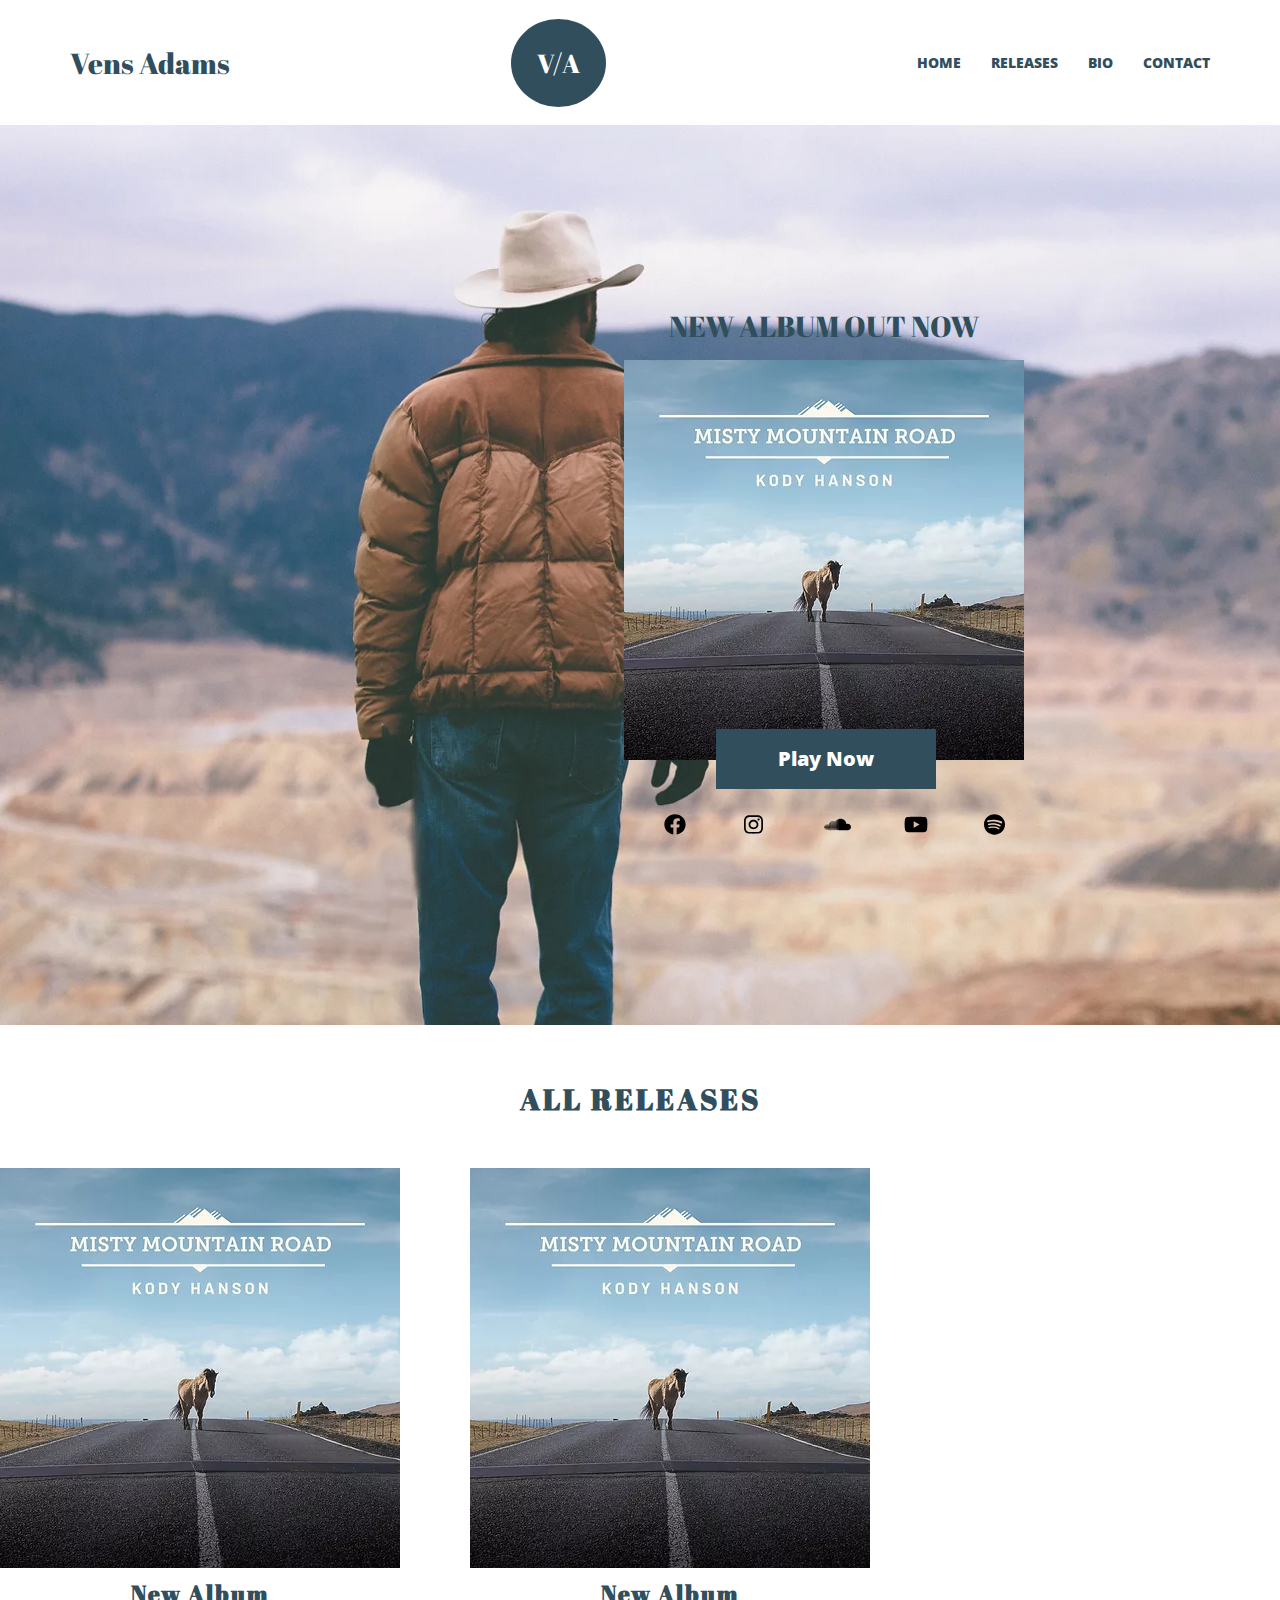
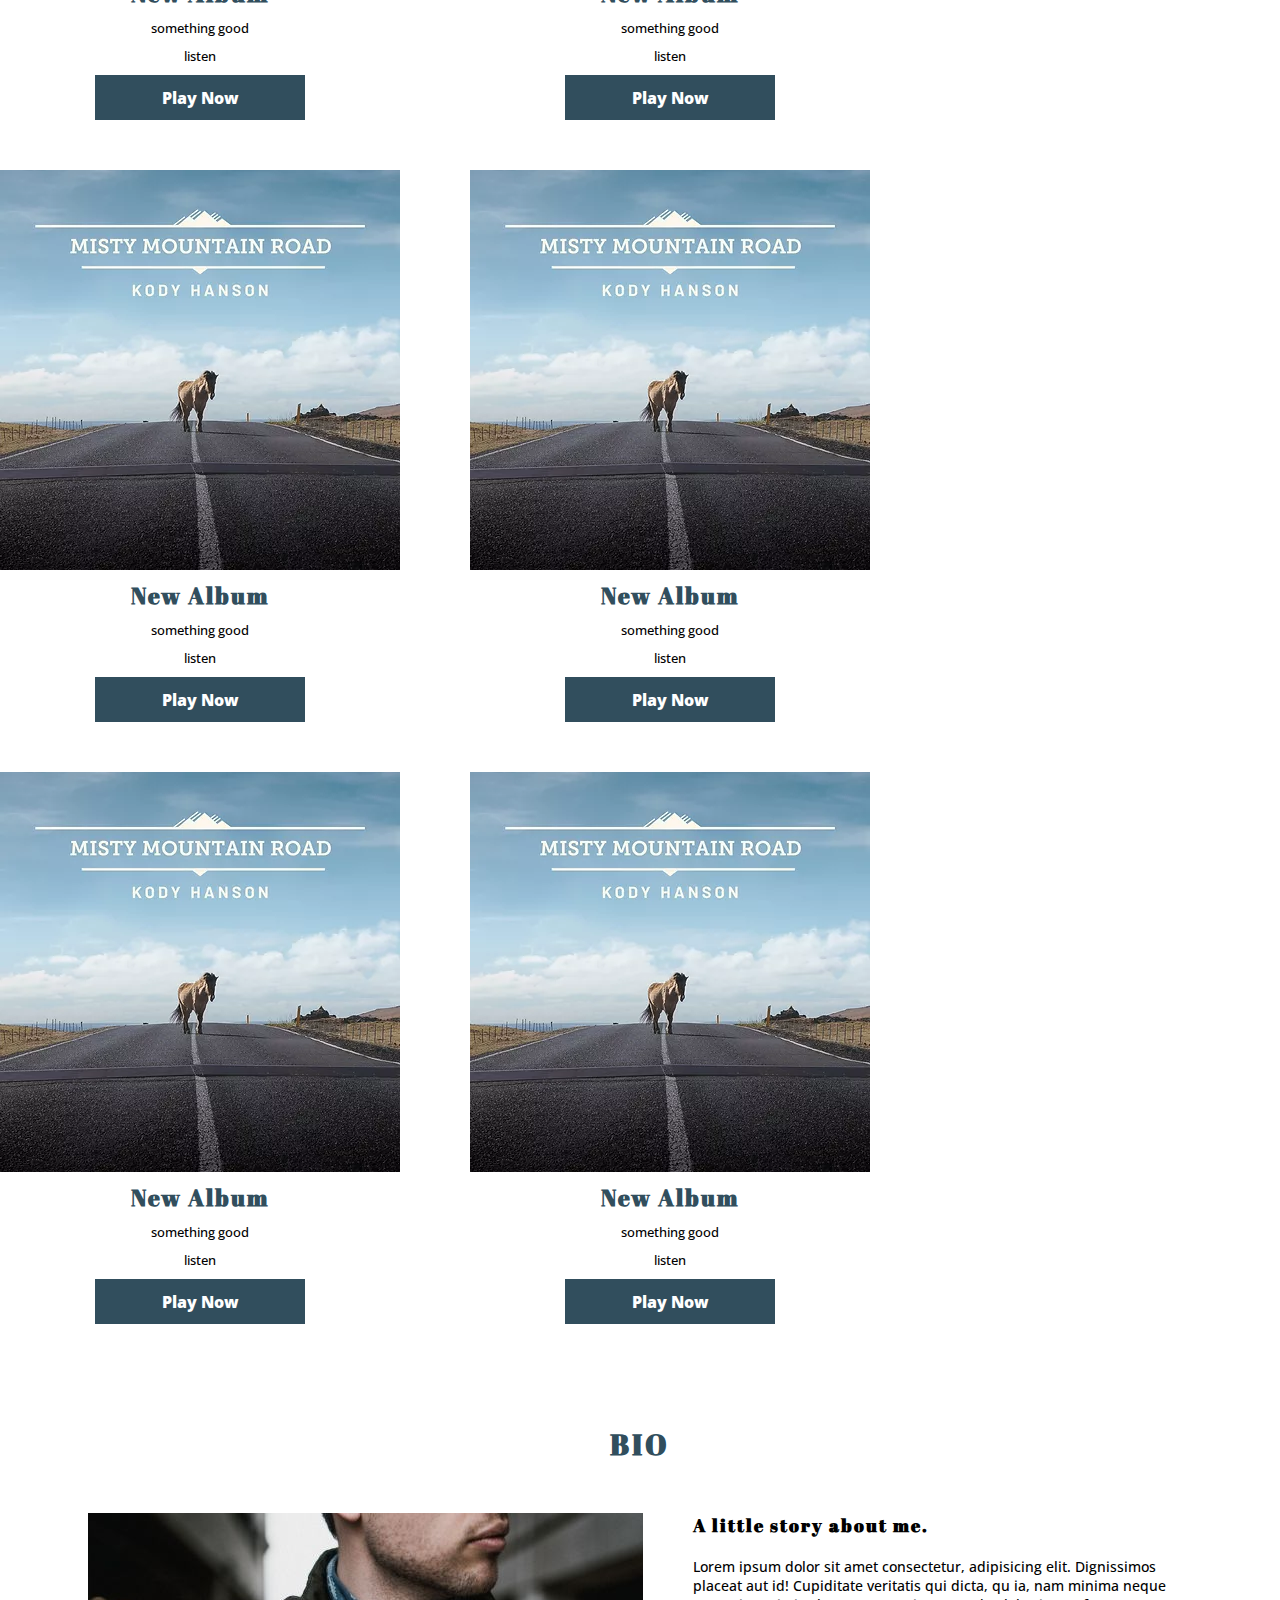
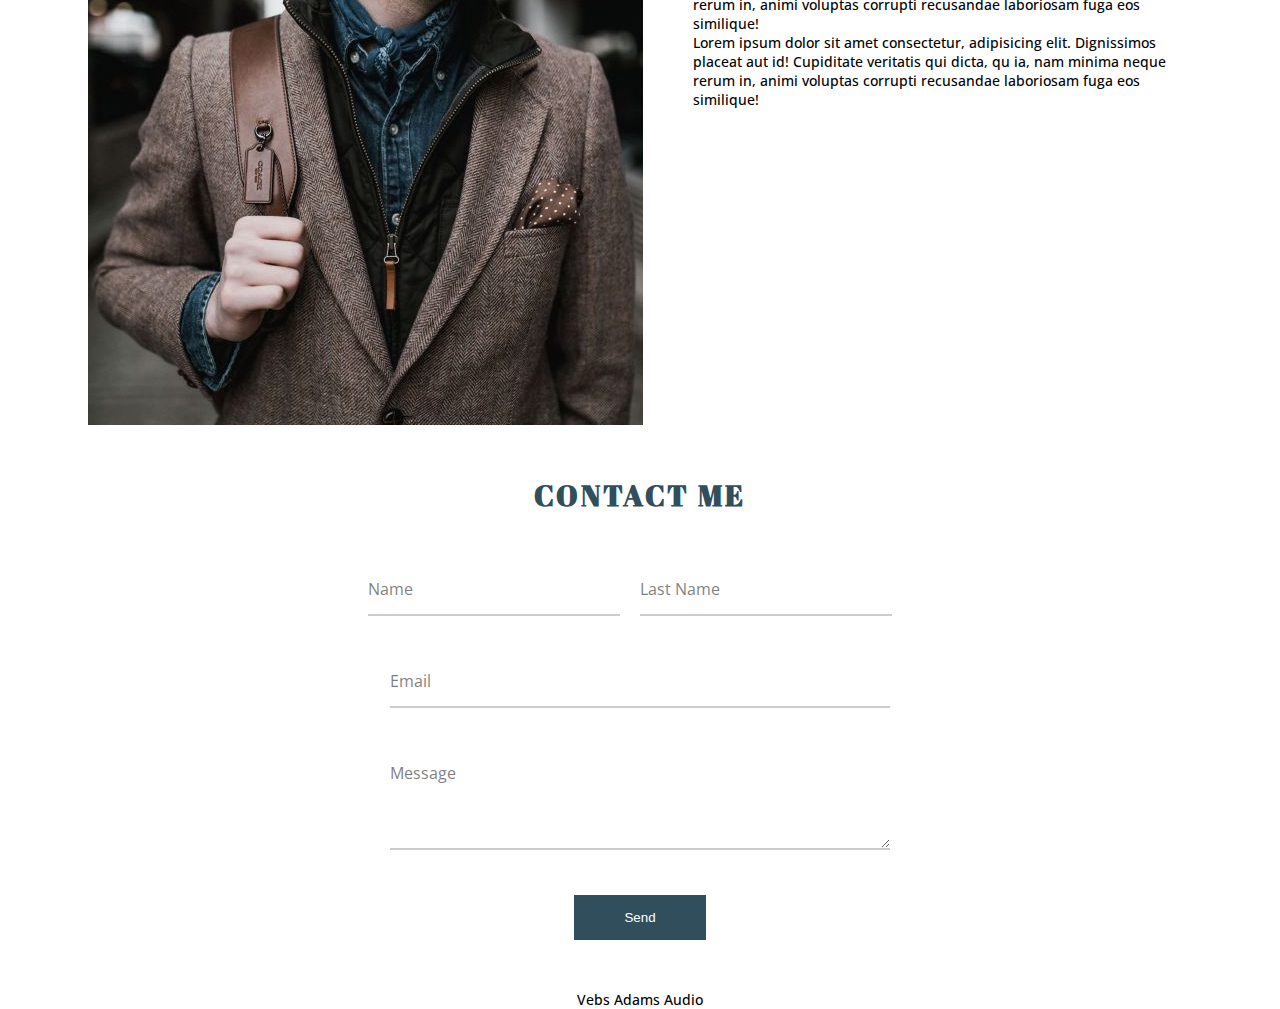
==== index.html @ 7a8699b9 "add-listen-page" ====
<!DOCTYPE html>
<html lang="en">
<head>
    <meta charset="UTF-8">
    <meta http-equiv="X-UA-Compatible" content="IE=edge">
    <meta name="viewport" content="width=device-width, initial-scale=1.0">
    <meta name="description" content="portfoli">
    <meta name="keywords" content="portfolio, personal, corporate, business">

    <title>vens-adams-portfolio</title>

    <link rel="stylesheet" href="./css/normalaize.css">
    <link rel="stylesheet" href="./css/style.css">
</head>
<body>
    <header>
        <div class="portfolio-name">Vens Adams</div>
        <div class="logo">V/A</div>
        <div class="menu">
            <ul class="menu-items">
                <li>HOME</li>
                <li>RELEASES</li>
                <li>BIO</li>
                <li>CONTACT</li>
            </ul>
        </div>
    </header>

    <main>
        <div class="header-background">
            <img src="./imgs//header-img.jpg" alt="">
            <div class="new-album">
                <div class="title">NEW ALBUM OUT NOW</div>
                <div class="album-img">
                    <img src="./imgs/header-album.jpg" alt="">
                    <button>
                        <a href="https://mykhailodulyba.github.io/vens-adams-portfolio/listen-page.html">Play Now</a> 
                    </button>
                </div>
                <div class="social">
                    <ul>
                        <li><img src="./css/facebook.svg" alt=""></li>
                        <li><img src="./css/instagram.svg" alt=""></li>
                        <li><img src="./css/soundcloud.svg" alt=""></li>
                        <li><img src="./css/youtube.svg" alt=""></li>
                        <li><img src="./css/spotify.svg" alt=""></li>
                    </ul>
                </div>
            </div>
        </div>

        <div class="all-releases">
            <h2>ALL RELEASES</h2>
            <div class="releases">
                <div class="album">
                    <img src="./imgs/header-album.jpg" alt="">
                    <h3>New Album</h3>
                    <p>something good</p>
                    <p>listen</p>
                    <button>Play Now</button>
                </div>
                <div class="album">
                    <img src="./imgs/header-album.jpg" alt="">
                    <h3>New Album</h3>
                    <p>something good</p>
                    <p>listen</p>
                    <button>Play Now</button>
                </div>
                <div class="album">
                    <img src="./imgs/header-album.jpg" alt="">
                    <h3>New Album</h3>
                    <p>something good</p>
                    <p>listen</p>
                    <button>Play Now</button>
                </div>
                <div class="album">
                    <img src="./imgs/header-album.jpg" alt="">
                    <h3>New Album</h3>
                    <p>something good</p>
                    <p>listen</p>
                    <button>Play Now</button>
                </div>
                <div class="album">
                    <img src="./imgs/header-album.jpg" alt="">
                    <h3>New Album</h3>
                    <p>something good</p>
                    <p>listen</p>
                    <button>Play Now</button>
                </div>
                <div class="album">
                    <img src="./imgs/header-album.jpg" alt="">
                    <h3>New Album</h3>
                    <p>something good</p>
                    <p>listen</p>
                    <button>Play Now</button>
                </div>
            </div>
        </div>
        <div class="about-me">
            <h2>BIO</h2>
            <div class="about">
                <img src="./imgs/me.jpg" alt="">
                <div class="text">
                    <h3>A little story about me.</h3>
                    <p>Lorem ipsum dolor sit amet consectetur, adipisicing elit. 
                        Dignissimos placeat aut id! Cupiditate veritatis qui dicta, qu
                        ia, nam minima neque rerum in, animi voluptas corrupti recusandae laboriosam fuga eos similique!                        
                            <p>Lorem ipsum dolor sit amet consectetur, adipisicing elit.
                                Dignissimos placeat aut id! Cupiditate veritatis qui dicta, qu
                                ia, nam minima neque rerum in, animi voluptas corrupti recusandae laboriosam fuga eos similique!
                            </p>
                        </p>
                </div>
            </div>
        </div>

        <div class="contact">
            <h2>CONTACT ME</h2>
            <form id="form">
                <div class="name-info">
                    <div class="inputBox">
                        <div class="inputText">Name</div>
                        <input type="text " class="input" name="name" placeholder=""  required>
                    </div>
                    <div class="inputBox">
                        <div class="inputText">Last Name</div>
                        <input  class="input"  type="email" name="email" placeholder="" required="">
                    </div>
                </div>
                <div class="email-info">
                    <div class="inputBox">
                        <div class="inputText">Email</div>
                        <input  class="input" type="email" name="email" placeholder="" required="">
                    </div>
                </div>
                <div class="inputBox message">
                    <div class="inputText ">Message</div>
                    <textarea  class="input" name="text" required></textarea>
                </div>
                <div class="btn-send">
                    <button type="submit"  class="button-send"><span>Send</span> </button>  
                </div>               
             </form>
        </div>
    </main>

    <footer>
        <p>Vebs Adams Audio </p>
    </footer>

    <script src="./js/scripts.js"></script>
</body>
</html>
---- css/normalaize.css ----
* {
    margin: 0;
    padding: 0;
 }
 a:hover {
    text-decoration: none;
    list-style: none;
    color: white;
 }
 ol, ul {
    list-style: none;
 }
 a:link{
    color: white;
    list-style: none; 
 }
 a { 
    color: white; 
    text-decoration:none;
    list-style: none;
 }    
 section{
    padding: 100px 0px;
    overflow: hidden;
 }
 .section-title{
    text-align: center;
    margin-bottom: 45px;
    position: relative;
 }
 .section-title h1,.section-title h2 {
    font-size: 45px;
    font-weight: 900;
 }
 .container-fluid{
    padding-right: 0px;
    padding-left: 0px;
 }
---- css/style.css ----
@import url('https://fonts.googleapis.com/css2?family=Abril+Fatface&family=Open+Sans:ital,wght@0,300;0,400;0,500;0,600;0,700;0,800;1,300;1,400;1,500;1,600;1,700;1,800&display=swap');
header {
    position: fixed;
    display: flex;
    justify-content: space-between;
    height: 125px;
    align-items: center;
    background: white;
    width: 100%;
    z-index: 2;
}

.portfolio-name {
    margin-left: 70px;
    color: #314E5D;
    font-family: 'Abril Fatface', cursive;
    font-size: 29px;
}

.logo {
    color: #ffffff;
    font-family: 'Abril Fatface', cursive;
    font-size: 26px;
    background: #314E5D;
    padding: 26px;
    border-radius: 62%;
}

.menu {
    margin-right: 70px;
}

.menu-items {
    display: flex;
}

.menu-items li {
    padding-left: 30px;
    font-family: 'Open Sans', sans-serif;
    font-weight: 800;
    color: #314e5d;
    font-size: 14px;
}

/*-------Main Block Style--------*/

main {
    overflow: hidden;
}

.header-background {
    margin-top: 125px;
    position: relative;
}

.header-background img {
    height: 100vh;
}

.social ul li img {
    height: 120%;
}

.new-album {
    width: 400px;
    height: 400px;
    position: absolute;
    top: 20%;
    right: 20%;
}

.new-album .title {
    text-align: center;
    margin-bottom: 15px;
    color: #314E5D;
    font-family: 'Abril Fatface', cursive;
    font-size: 29px;
}

.album-img {
    position: relative;
}

.album-img img{
    width: 400px;
    height: 400px;
}

.album-img button {
    width: 220px;
    height: 60px;
    position: absolute;
    left: 23%;
    bottom: -25px;
    font-family: 'Open Sans', sans-serif;
    font-weight: 800;
    color: #ffffff;
    font-size: 20px;
    background: #314e5d;
    border: none;
}

.social{
    margin-top: 50px;
}

.social ul {
    display: flex;
    justify-content: space-around;
}

/*--------Relises----------------*/

.all-releases h2, .about-me h2, .contact h2 {
    text-align: center;
    margin-top: 50px;
    margin-bottom: 50px;
    color: #314E5D;
    font-family: 'Abril Fatface', cursive;
    font-size: 29px;
    letter-spacing: 3px;
}

.releases {
    display: flex;
    flex-wrap: wrap;
    max-width: 1880px;
    margin: auto;
}

.releases .album {
    margin-right: 70px;
    margin-bottom: 50px;
    display: flex;
    flex-direction: column;
    align-items: center;
}

.releases .album h3 {
    margin-top: 10px;
    color: #314E5D;
    font-family: 'Abril Fatface', cursive;
    font-size: 23px;
    letter-spacing: 2px;
}

.releases .album p {
    margin-top: 10px;
    font-family: 'Open Sans', sans-serif;
    font-weight: 500;
    font-size: 13px;
}

.releases .album button {
    margin-top: 10px;
    width: 210px;
    align-self: center;
    height: 45px;
    font-family: 'Open Sans', sans-serif;
    font-weight: 800;
    color: #ffffff;
    font-size: 16px;
    background: #314e5d;
    border: none;
}

/*---------ABOUT--------------*/

.about {
    display: flex;
    justify-content: center;
}

.about img {
    width: 555px;
    height: 512px;
}

.about .text {
    max-width: 500px;
    margin-left: 50px;
}

.about .text h3{
    font-family: 'Abril Fatface', cursive;
    font-size: 18px;
    letter-spacing: 2px;
    margin-bottom: 20px;
}

.about .text p{
    font-family: 'Open Sans', sans-serif;
    font-weight: 500;
    font-size: 14px;
}

/***---------------CONTACT ------------*/
#form {
    display: flex;
    flex-direction: column;
    justify-content: center;
    align-items: center;
}

.name-info {
    display: flex;
}

.name-info > div {
    margin-right: 20px;
}

.email-info, .message  {
    width: 500px;
}


.inputBox {
    position: relative;
    box-sizing: border-box;
    margin-bottom: 40px;
    font-family: 'Open Sans', sans-serif;
}
.input{
    position: relative;
    width: 100%;
    height: 50px;
    background: transparent;
    border: none;
    outline: none;
    font-size: 20px;
    font-family: 'Open Sans', sans-serif;
    border-bottom: 2px solid rgba(0,0,0,.2);
}
.inputText{
    position: absolute;
    line-height: 50px;
    font-size: 16px;
    -webkit-transition: .5s;
    -moz-transition: .5s;
    -o-transition: .5s;
    transition: .5s;
    opacity: .5;
}
.focus .inputText {
    -webkit-transform: translateY(-30px);
    -moz-transform: translateY(-30px);
    -o-transform: translateY(-30px);
    transform: translateY(-30px);
    font-size: 14px;
    opacity: 1;
    color: #000;
    }
.focus .input {
    border-bottom: 2px solid rgba(27,161,96,.8);
}
textarea {
    height: 100px !important;
    line-height:  45px;
    font-family: 'Open Sans', sans-serif;
}


.button-send {
    border: none;
    background: #314E5D;
    padding: 15px 50px 15px 50px;
    color: white;
}

footer {
    margin-top: 50px;
}

footer p {
    text-align: center;
    font-family: 'Open Sans', sans-serif;
    font-weight: 500;
    font-size: 14px;
}
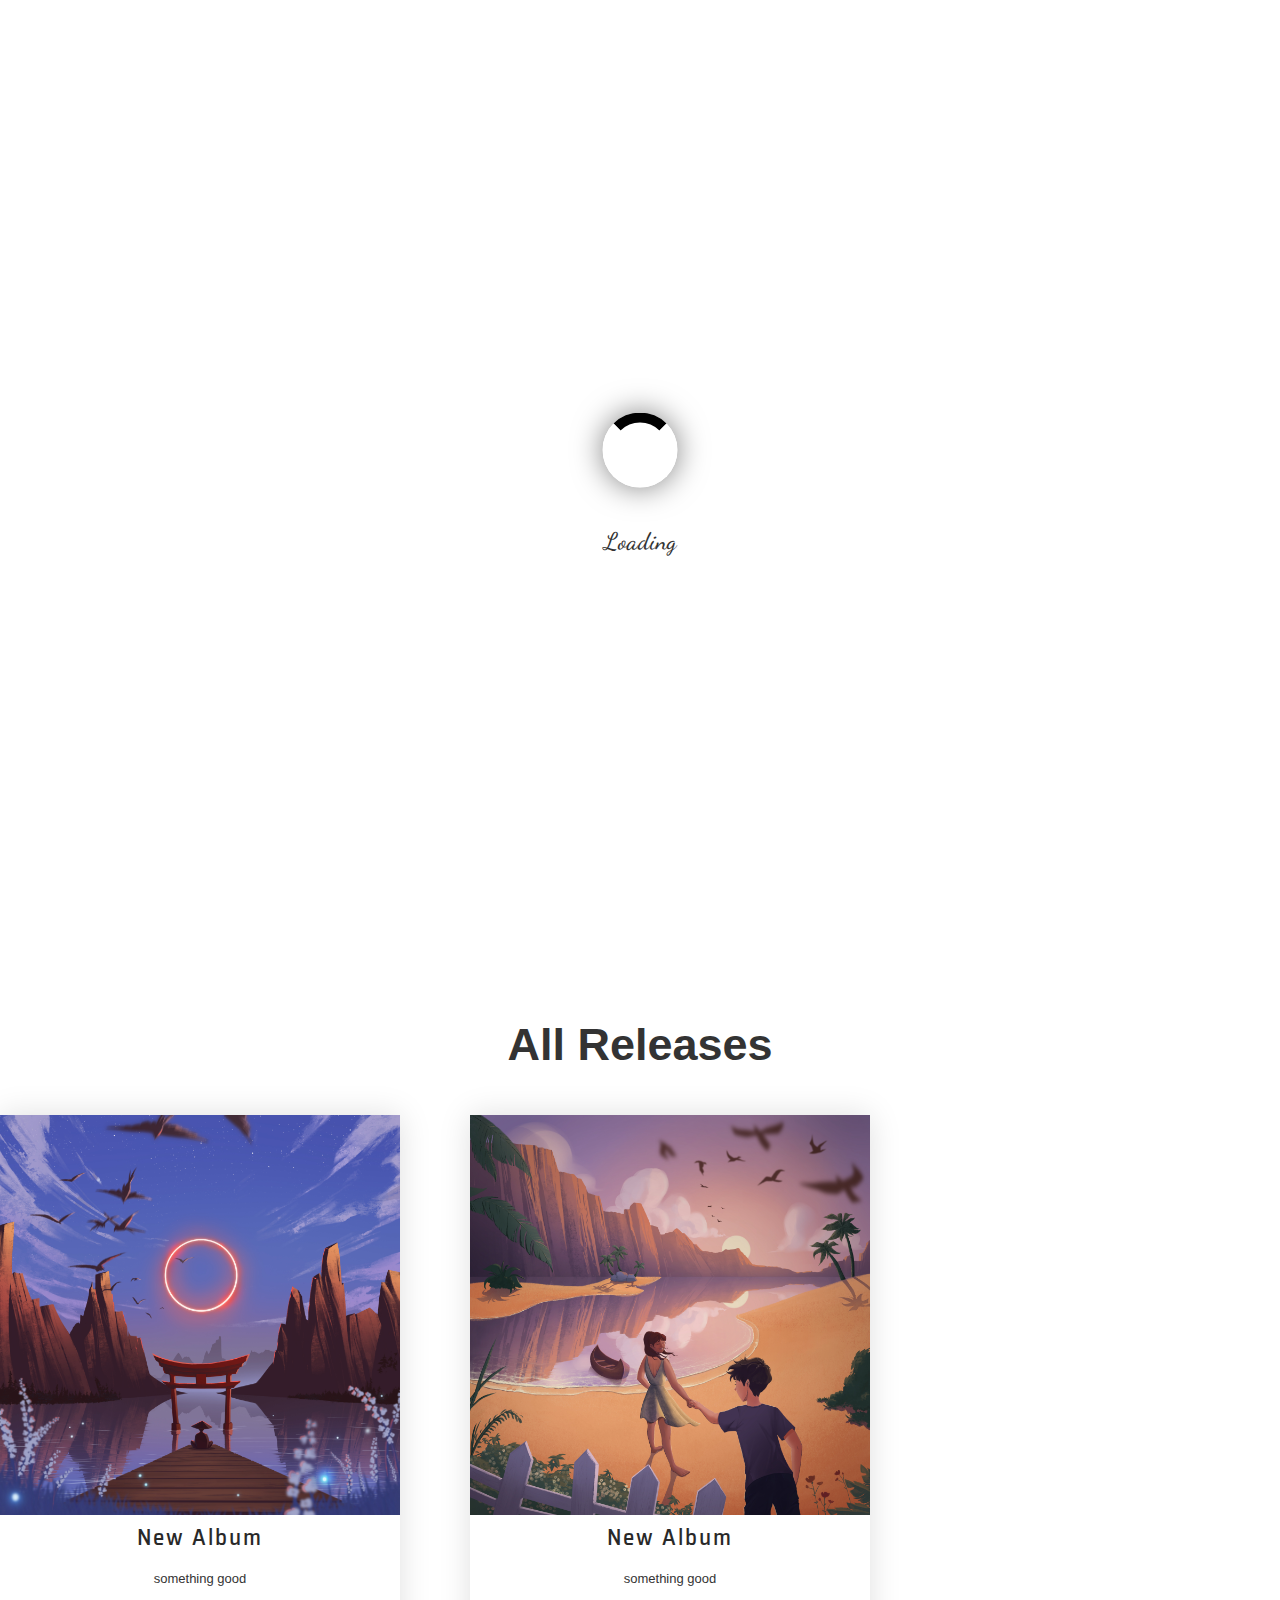
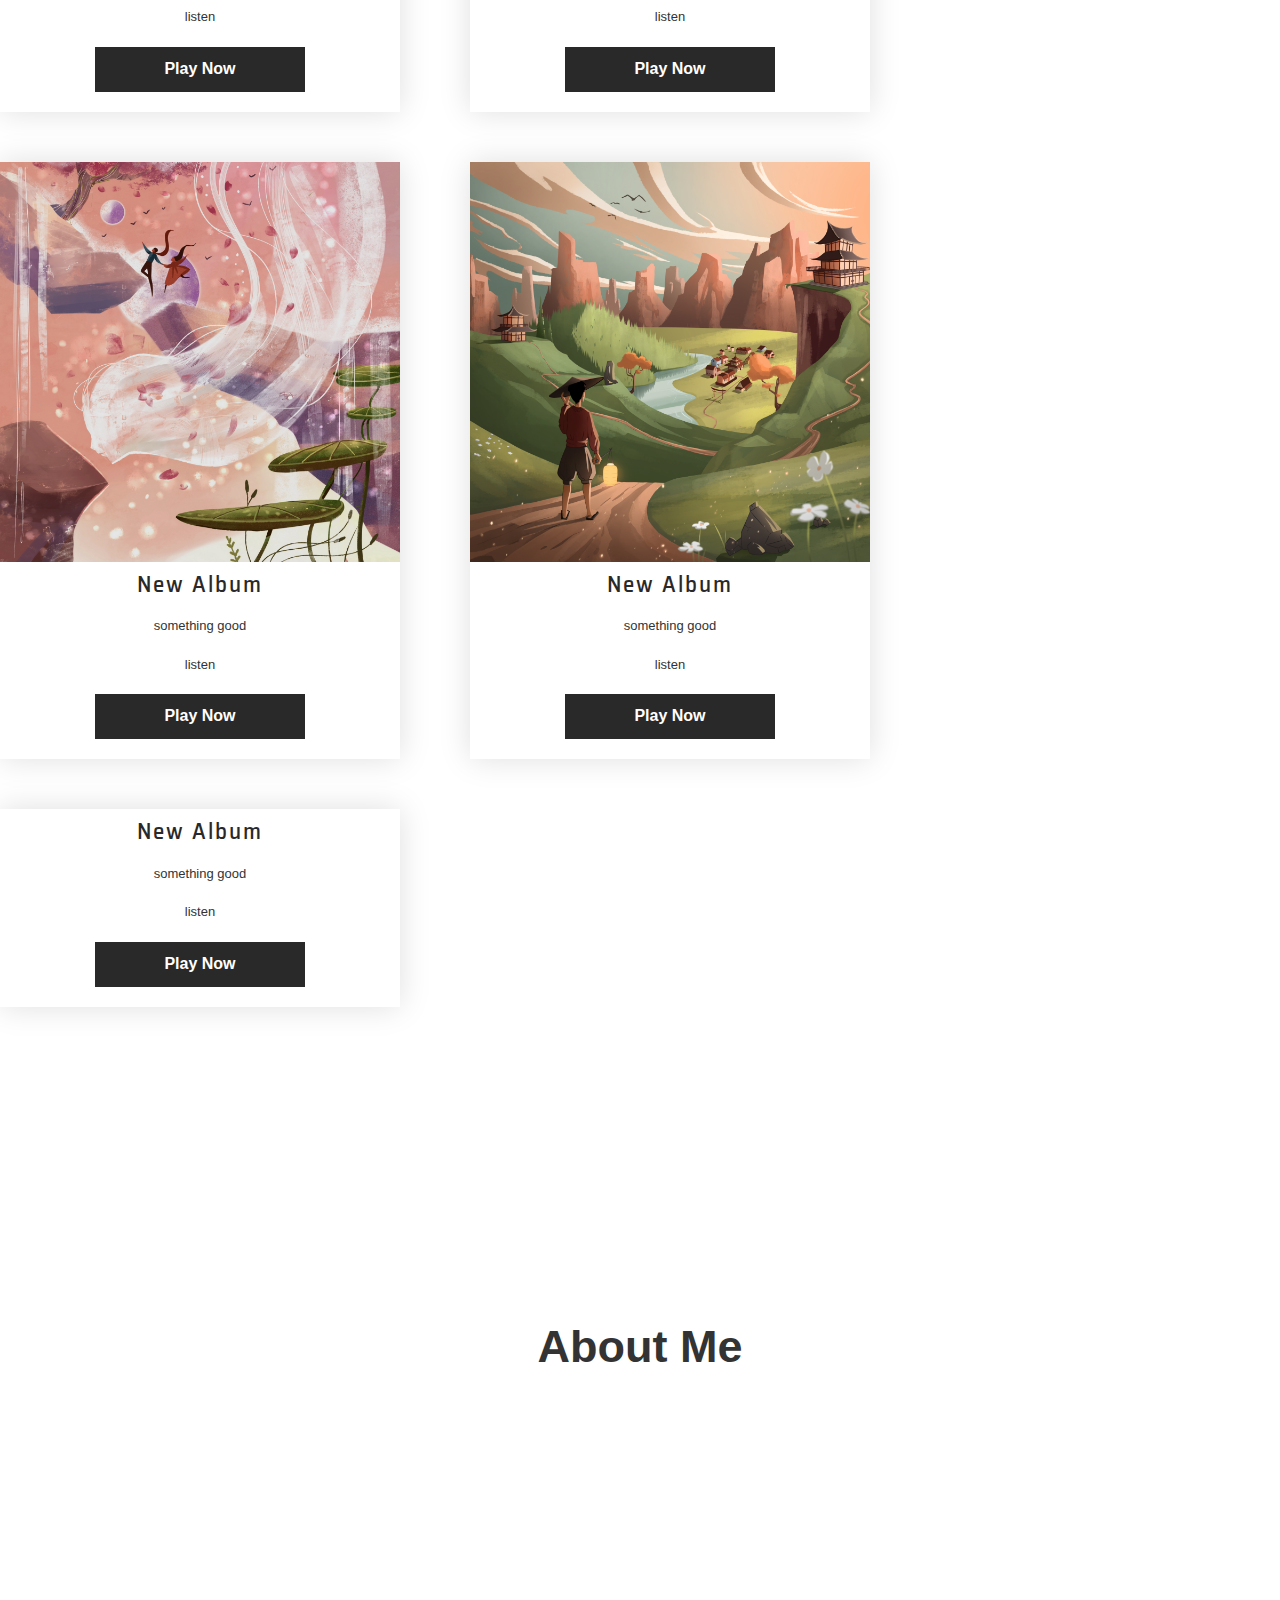
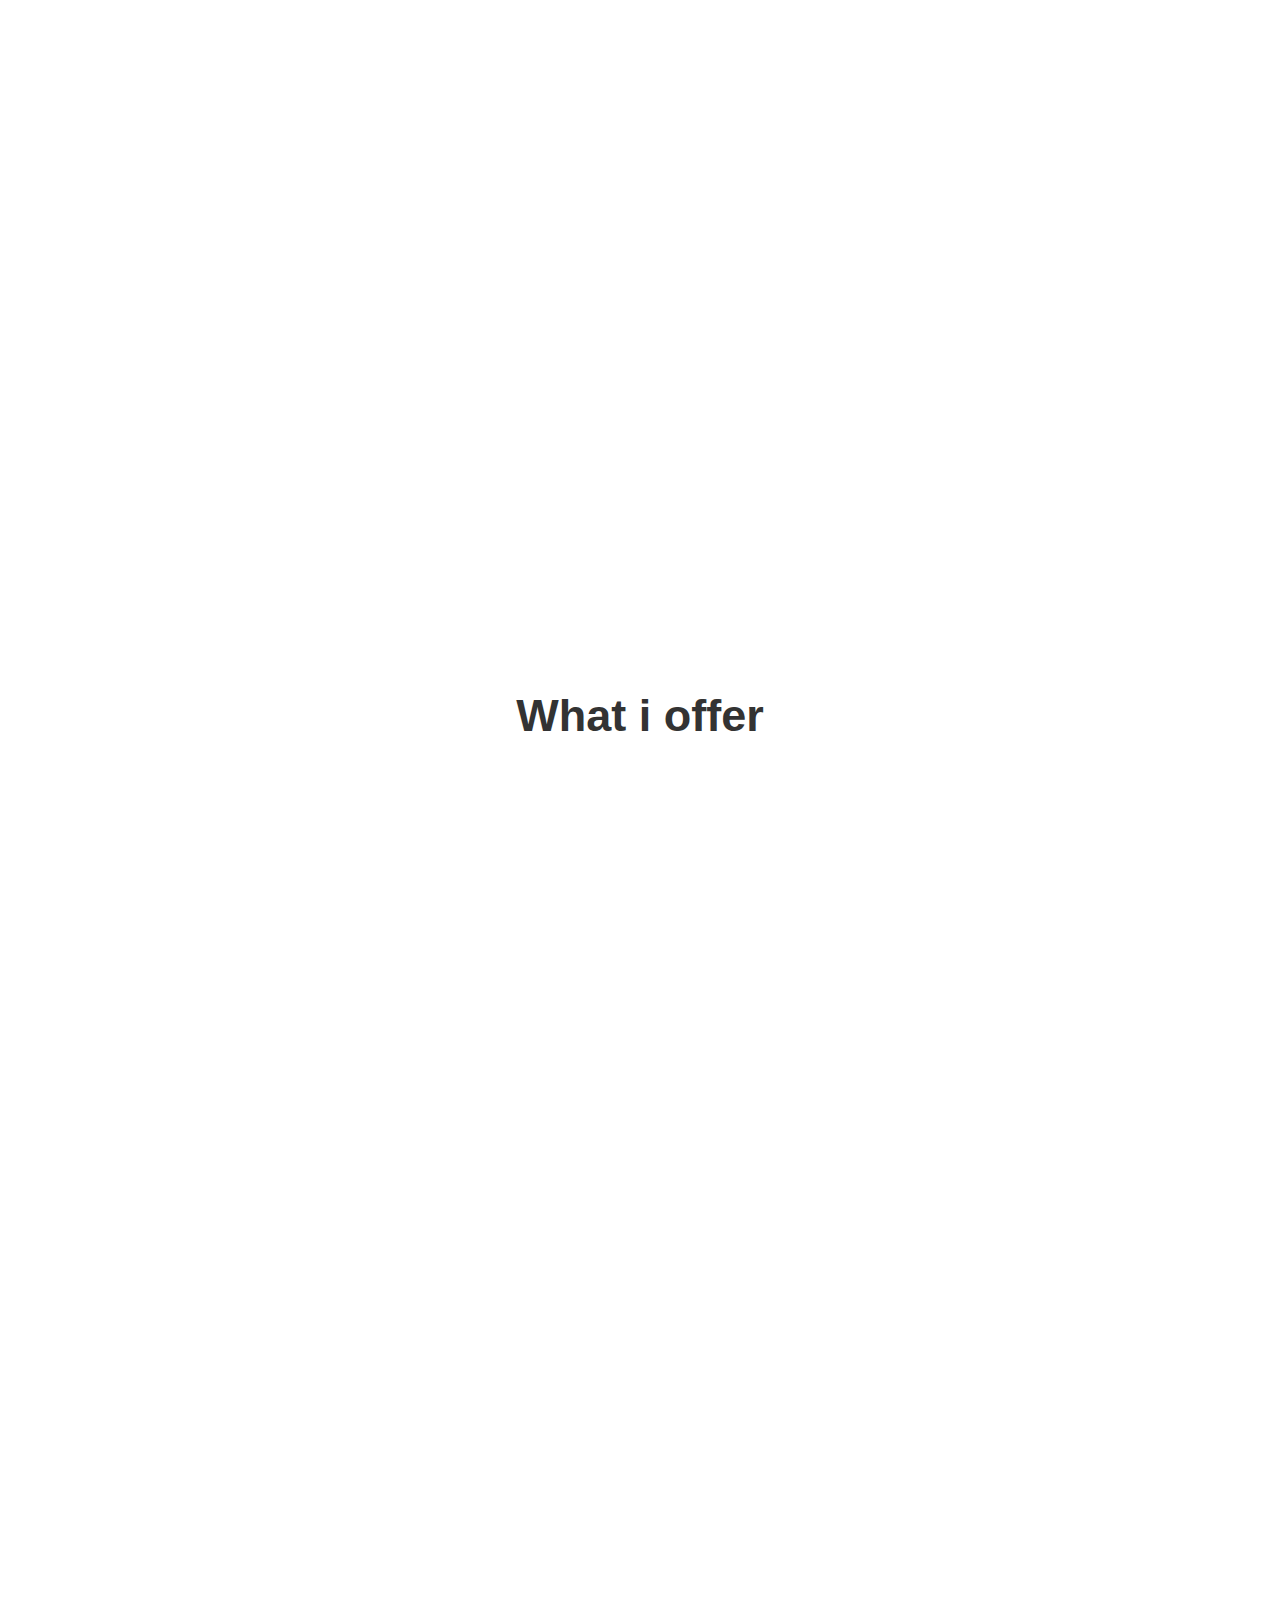
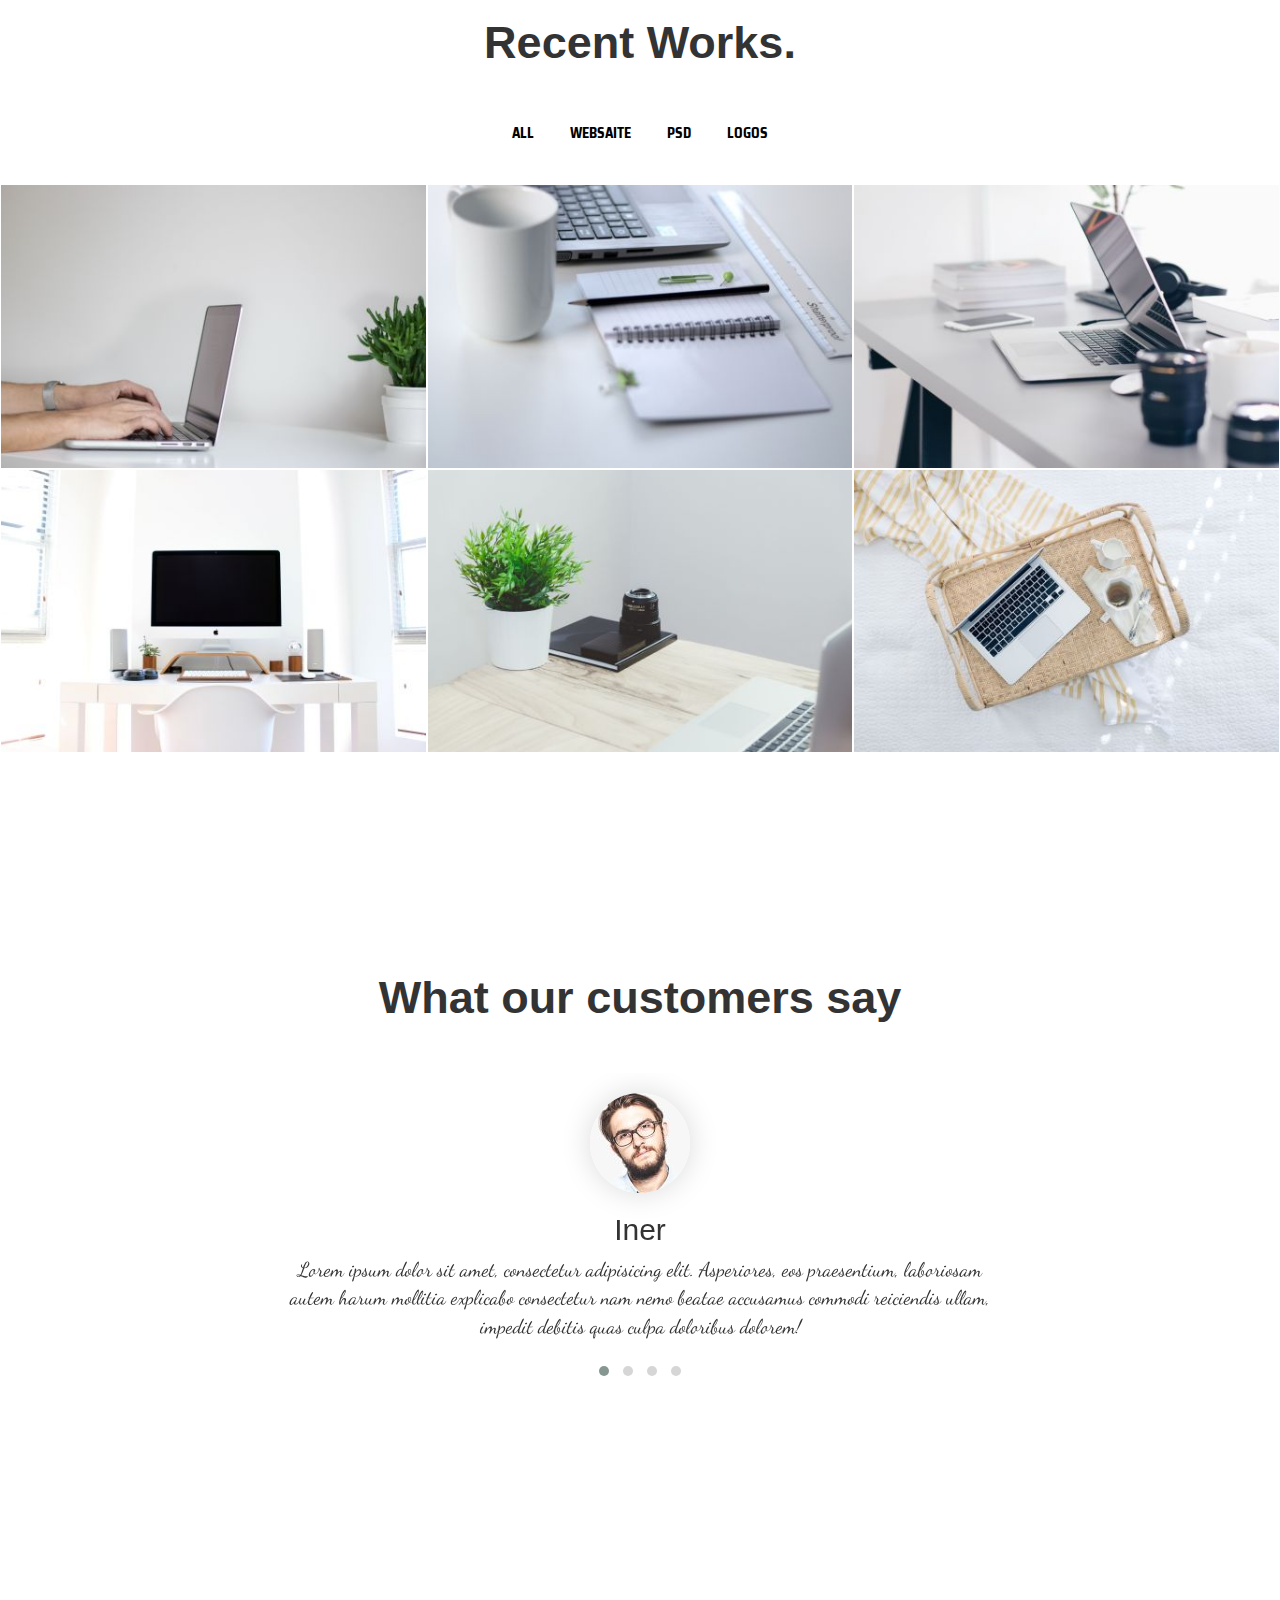
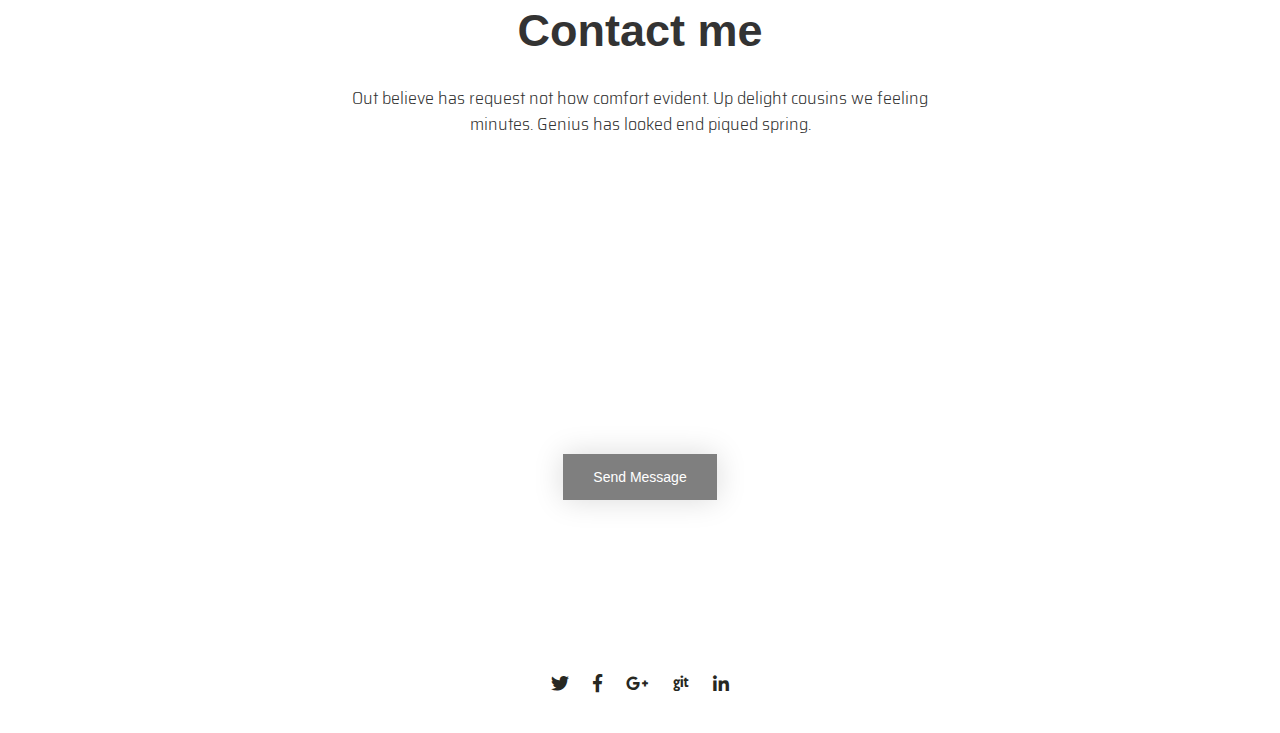
==== commit 296aa894: "test" ====
--- a/index.html
+++ b/index.html
@@ -1,153 +1,502 @@
 <!DOCTYPE html>
 <html lang="en">
-<head>
-    <meta charset="UTF-8">
+  <head>
+    <!-- Required meta tags -->
+    <meta charset="utf-8">
     <meta http-equiv="X-UA-Compatible" content="IE=edge">
-    <meta name="viewport" content="width=device-width, initial-scale=1.0">
-    <meta name="description" content="portfoli">
-    <meta name="keywords" content="portfolio, personal, corporate, business">
-
-    <title>vens-adams-portfolio</title>
-
-    <link rel="stylesheet" href="./css/normalaize.css">
-    <link rel="stylesheet" href="./css/style.css">
+
+    <meta name="viewport" content="width=device-width, initial-scale=1, shrink-to-fit=no">
+
+    <title>Sample</title>
+    <meta name="description" content="Sample is a responsive creative template">
+    <meta name="keywords" content="portfolio, personal, corporate, business, parallax, creative, agency">
+    <!--== font-awesome ==-->
+	  <link rel="stylesheet" href="assets/css/web-fonts-with-css/css/fontawesome-all.min.css">
+    <!-- Bootstrap CSS -->
+    <link rel="stylesheet" href="assets/css/bootstrap.min.css">
+    <!--== style css ==-->
+    <link href="assets/css/style.css" rel="stylesheet" >
+    <!--== magnific-popup ==-->
+    <link rel="stylesheet" href="assets/css/magnific-popup.css">
+
+    <!--=======Animated.css===-->
+    <link rel="stylesheet" href="assets/css/animate.css">
+
+    <!--=======Owl Carousel===-->
+    <link rel="stylesheet" href="assets/css/owl.carousel.min.css">
+    <link rel="stylesheet" href="assets/css/owl.theme.default.min.css">
+   <!-- google fonts -->
+    <link href="https://fonts.googleapis.com/css?family=Saira+Semi+Condensed" rel="stylesheet">
+    <link href="https://fonts.googleapis.com/css?family=Dancing+Script" rel="stylesheet">
+    <link href="https://fonts.googleapis.com/css?family=Montserrat:100,300,500,700,900i" rel="stylesheet">
+    <link href="https://fonts.googleapis.com/css?family=Exo+2" rel="stylesheet">
+    <link href="https://fonts.googleapis.com/css?family=Great+Vibes" rel="stylesheet">
 </head>
+
 <body>
-    <header>
-        <div class="portfolio-name">Vens Adams</div>
-        <div class="logo">V/A</div>
-        <div class="menu">
-            <ul class="menu-items">
-                <li>HOME</li>
-                <li>RELEASES</li>
-                <li>BIO</li>
-                <li>CONTACT</li>
-            </ul>
-        </div>
-    </header>
-
-    <main>
-        <div class="header-background">
-            <img src="./imgs//header-img.jpg" alt="">
-            <div class="new-album">
-                <div class="title">NEW ALBUM OUT NOW</div>
-                <div class="album-img">
-                    <img src="./imgs/header-album.jpg" alt="">
-                    <button>
-                        <a href="https://mykhailodulyba.github.io/vens-adams-portfolio/listen-page.html">Play Now</a> 
-                    </button>
-                </div>
-                <div class="social">
-                    <ul>
-                        <li><img src="./css/facebook.svg" alt=""></li>
-                        <li><img src="./css/instagram.svg" alt=""></li>
-                        <li><img src="./css/soundcloud.svg" alt=""></li>
-                        <li><img src="./css/youtube.svg" alt=""></li>
-                        <li><img src="./css/spotify.svg" alt=""></li>
-                    </ul>
-                </div>
+<!-- ======== Preloader =======  -->
+  <div id="page-preloader" class="preloader">
+    <h3>Loading</h3>
+    <div class="loader"></div>
+  </div>
+<!-- ======End Preloader ======  -->
+<!--====== START HEADER AREA =======-->
+<header id="top-home">
+  <div class="header-top-area">
+    <div class="main-menu ">
+     <div class="container ">
+      <div class="row">
+       <div class="logo  " >
+         <a href="">Vens Adams</a><!--=== logo ===-->
+       </div>
+       <i class="touch-menu fas fa-bars fa-2x  " ></i>
+       <nav class="nav"> <!--== manin menu ==-->
+         <ul >
+          <li><a href="#top-home">Home</a></li>
+          <li><a href="#ABOUT">About</a></li>
+          <li><a href="#What-i-offer">Servise</a></li>
+          <li><a href="#Work">Work</a></li>
+          <li><a href="#Testimonial">Testimonial</a></li>
+          <li><a href="#Contact">Contact</a></li>
+        </ul>
+      </nav>
+    </div> <!--/.row-->
+  </div><!--/.container-->
+</div><!--/.main-menu-->
+</div><!--/.header-top-area-->
+</header>
+<!--====== END HEADER AREA =======-->
+<!--====== START HOME AREA =======-->
+<div  class="slider-area">
+  <div class="single-slider" data-parallax="scroll" data-image-src="assets/img/o.png" ><!--/HOME AREA image-->
+    <div class="main-overlay"></div> <!--/.overlay-->
+    <div class="slider-title">
+      <div class="table-cell">
+        <div class="container home-text-area" >
+          <div class="row">       
+            <div class="col-sm-12">            
+             <div class="home-text text-center wow fadeInUp" data-wow-duration="1.5s"> 
+             <h1 class="hello ">Hello</h1>
+               <h1> My name is Vens Adams.</h1>
+               <h3>COMPOSER AND SONGWRITER</h3>
+             </div> 
+             </div> 
+           </div>
+         </div>      
+       </div>
+     </div>
+   </div>
+   <a class="main-down" href="#ABOUT"><i class="animated infinite fadeInDown fa fa-angle-down"></i></a>
+ </div>
+<!--====== END HOME AREA ==========-->
+
+<section>
+  <div class="section-title all-releases">
+    <h2>All Releases</h2>
+    <div class="releases">
+        <div class="album">
+            <img src="./assets/img/album-photos/Amazed-In-Japan .jpg" alt="">
+            <h3>New Album</h3>
+            <p>something good</p>
+            <p>listen</p>
+            <button>Play Now</button>
+        </div>
+        <div class="album">
+            <img src="./assets/img/album-photos/Fairyland.jpg" alt="">
+            <h3>New Album</h3>
+            <p>something good</p>
+            <p>listen</p>
+            <button>Play Now</button>
+        </div>
+        <div class="album">
+            <img src="./assets/img/album-photos/Love-Memories.jpg" alt="">
+            <h3>New Album</h3>
+            <p>something good</p>
+            <p>listen</p>
+            <button>Play Now</button>
+        </div>
+        <div class="album">
+            <img src="./assets/img/album-photos/One-Man_s-Journey.jpg" alt="">
+            <h3>New Album</h3>
+            <p>something good</p>
+            <p>listen</p>
+            <button>Play Now</button>
+        </div>
+        <div class="album">
+            <img src="./assets/img/album-photos/LOVE-WINE-TALKS.jpg" alt="">
+            <h3>New Album</h3>
+            <p>something good</p>
+            <p>listen</p>
+            <button>Play Now</button>
+        </div>
+    </div>
+  </div>
+</section>
+
+
+
+
+
+
+
+
+
+
+
+<!--====== Start ABOUT AREA =======-->
+<section id="ABOUT">
+  <div  class="container" >
+    <div class="row">
+      <div class="col-sm-12">
+        <div class="section-title">
+         <h2>About Me</h2>
+       </div>
+     </div>
+   </div>
+   <div class="row">
+    <!--====== Start Image ABOUT AREA =======-->
+    <div class="col-sm-6 ">
+     <div class="wow fadeInUp   about-img post-about "  data-wow-delay="0.2s" >
+       <img class="" style="" src="assets/img/IMG_9659.jpg" alt=" "> 
+       <div class="about-img-links">
+         <div class="social-links">
+          <ul>
+            <li><a href=""><i class="fab fa-twitter"></i>           </a></li>
+            <li><a href=""><i class="fab fa-facebook-f"></i>          </a></li>
+            <li><a href=""><i class="fab fa-google-plus-g"></i>       </a></li>
+            <li><a href=""><i class="fab fa-git"></i>               </a></li>
+            <li><a href=""><i class="fab fa-linkedin-in"></i>          </a></li>
+          </ul>
+        </div>
+      </div>
+    </div>
+  </div>
+  <!--====== END Image DESIGN AREA =======-->
+  <!--====== Start Story text ABOUT AREA =======-->
+  <div class="col-sm-6 ">
+    <div class="wow fadeInUp about-text" >
+      <h2>A little story about me.</h2>
+      <p>Front-End Developer E-commerce.As a Front End Developer at our customer, you are building a great user experience for the most part of your time, by ensuring that our customers have the right digital experience on all devices and browsers. For this front-end developer, there are many opportunities for thinking in new trends and developments in the front end area to improve customer satisfaction every day again.As a Front End Developer at our customer, you are building a great user experience for the most part of your time, Front-End Developer E-commerce.As a Front End Developer at our customer, you are building a great  </p>
+    </div>
+  </div>
+    <!--====== END Story text ABOUT AREA =======-->
+    <!--====== Start Skill Bar ABOUT AREA =======-->
+
+<div class="media-skill"></div>
+
+<div class="wrap-skills">
+    <div class="col-sm-6 ">
+    <div class="wraper">
+      <div class="wow fadeInRight skills" data-wow-delay="0.2s" >
+        <div>
+          <img src="assets/img/sp.PNG" alt="">
+        </div>
+      </div>
+      <div class="wow fadeInRight skills" data-wow-delay="0.3s">
+        <div>
+          <img src="assets/img/ap.PNG" alt="">
+        </div>
+      </div>
+      </div>
+      </div>
+      <div class="col-sm-6 ">
+      <div class="wraper">
+      <div class="wow fadeInRight skills" data-wow-delay="0.4s">
+        <div>
+          <img src="assets/img/yt.PNG" alt="">
+        </div>
+      </div>
+      <div class="wow fadeInRight skills" data-wow-delay="0.3s">
+        <div>
+          <img src="assets/img/ad.PNG" alt="">
+        </div>
+      </div>
+    </div>
+
+  </div>
+</div>
+
+</div><!--/.row-->
+<!--====== END Skill Bar ABOUT AREA =======-->
+ </div> <!--/.container-->
+</section>
+<!--====== END ABOUT AREA =======-->
+<!--====== Start What I OFFER AREA ==========-->
+<section id="What-i-offer">
+  <div  class="container"  >
+    <div class="row">
+      <div class="col-sm-12">
+        <div class="section-title">
+          <h2 class="">What i offer</h2>
+        </div>
+      </div>
+    </div><!--/.row-->
+    <div class="row">
+      <div class="col-sm-6 col-md-4 offer-box">    
+        <div class="single-service wow fadeInUp ">
+         <i class="far fa-window-restore"></i>
+          <h2><a href="">CLEAN CODE</a></h2>
+          <p>Lorem ipsum dolor sit amet, consectetur adipisicing elit. Commodi, alias incidunt animi. Minima, recusandae consequatur aliquid provident est vitae eos totam magni vel nulla.</p>
+        </div>
+      </div>
+      <div class="col-sm-6 col-md-4 offer-box">
+        <div class="single-service wow fadeInUp ">
+         <i class="fa fa-cogs"></i>
+         <h2><a href="">RESPONSIVE</a></h2>
+         <p>Lorem ipsum dolor sit amet, consectetur adipisicing elit. Commodi, alias incidunt animi. Minima, recusandae consequatur aliquid provident est vitae eos totam magni vel nulla.</p>
+       </div>
+     </div>
+     <div class="col-sm-6 col-md-4 offer-box">
+      <div class="single-service wow fadeInUp ">
+        <i class="fab fa-elementor"></i>
+        <h2><a href="">SEO</a></h2>
+        <p>Lorem ipsum dolor sit amet, consectetur adipisicing elit. Commodi, alias incidunt animi. Minima, recusandae consequatur aliquid provident est vitae eos totam magni vel nulla.</p>
+      </div>
+    </div>
+    <div class="col-sm-6 col-md-4 offer-box">
+      <div class="single-service wow fadeInUp ">
+        <i class="fa fa-camera-retro"></i>
+        <h2><a href="">PHOTOGRAPHY</a></h2>
+        <p>Lorem ipsum dolor sit amet, consectetur adipisicing elit. Commodi, alias incidunt animi. Minima, recusandae consequatur aliquid provident est vitae eos totam magni vel nulla.</p>
+      </div>
+    </div>
+    <div class="col-sm-6 col-md-4 offer-box">
+      <div class="single-service wow fadeInUp " >
+        <i class="fa fa-desktop"></i>
+        <h2><a href="">WEB DESIGN</a></h2>
+        <p>Lorem ipsum dolor sit amet, consectetur adipisicing elit. Commodi, alias incidunt animi. Minima, recusandae consequatur aliquid provident est vitae eos totam magni vel nulla.</p>
+      </div>
+    </div>
+    <div class="col-sm-6 col-md-4 offer-box">
+      <div class="single-service wow fadeInUp ">
+        <i class="fas fa-keyboard" ></i>
+        <h2><a href="">DEVELOPMENT</a></h2>
+        <p>Lorem ipsum dolor sit amet, consectetur adipisicing elit. Commodi, alias incidunt animi. Minima, recusandae consequatur aliquid provident est vitae eos totam magni vel nulla.</p>
+      </div>
+    </div>
+  </div><!--/.row-->
+</div><!--/.container-->
+</section>
+<!--====== END What I OFFER AREA =========-->
+<!--====== START GALERY AREA =============-->
+<section id="Work" class="work">
+  <div  class="container-fluid text-center"  >
+    <div class="row">
+      <div class="col-sm-12">
+        <div class="section-title">
+         <h2 class=" " >Recent Works. </h2>
+       </div>
+     </div>
+   </div><!--/.row-->
+   <div class="row">
+     <!--====== Start GALERY button =============-->
+     <ul class="ul">
+       <li class="button" data-filter="all">All</li>
+       <li class="button" data-filter="websaite">Websaite</li>
+       <li class="button" data-filter="psd">PSD</li>
+       <li class="button" data-filter="logos">Logos</li>
+     </ul> 
+     <!--====== END GALERY button =============-->
+   </div><!--/.row-->
+    <!--====== Start GALERY Image =============-->
+   <div class="work-iner">
+    <div class="row work-posts grid">
+      <div class="col-md-4 col-sm-6 col-xs-12 filter websaite " data-bound>
+        <div class="item-img ">
+          <figure class="gallery-img"> 
+           <a href="assets/img/gallery/6.jpg" class="test-popup-link"><img  src="assets/img/gallery/6.jpg" alt="">
+             <div class="gallery-overlayer">
+               <i class="fas fa-arrows-alt"></i>
+             </div>
+           </a>
+         </figure> 
+       </div>
+     </div>
+     <div class="col-md-4 col-sm-6 col-xs-12 filter psd" data-bound>
+      <div class="item-img">
+        <figure class="gallery-img"> 
+         <a href="assets/img/gallery/7.jpg" class="test-popup-link"><img  src="assets/img/gallery/7.jpg" alt="">
+           <div class="gallery-overlayer">
+             <i class="fas fa-arrows-alt"></i>
+           </div>
+         </a>
+       </figure>  
+     </div>
+   </div>
+   <div class="col-md-4 col-sm-6 col-xs-12 filter psd websaite" data-bound>
+    <div class="item-img">
+      <figure class="gallery-img"> 
+       <a href="assets/img/gallery/8.jpg" class="test-popup-link"><img  src="assets/img/gallery/8.jpg" alt="">
+         <div class="gallery-overlayer">
+           <i class="fas fa-arrows-alt"></i>
+         </div>
+       </a>
+     </figure> 
+   </div>
+ </div>
+ <div class="col-md-4 col-sm-6 col-xs-12 filter logos" data-bound>
+  <div class="item-img">
+    <figure class="gallery-img"> 
+     <a href="assets/img/gallery/9.jpg" class="test-popup-link"><img  src="assets/img/gallery/9.jpg" alt="">
+       <div class="gallery-overlayer">
+         <i class="fas fa-arrows-alt"></i>
+       </div>
+     </a>
+   </figure>  
+ </div>
+</div>
+<div class="col-md-4 col-sm-6 col-xs-12 filter logos" data-bound>
+  <div class="item-img">
+    <figure class="gallery-img"> 
+     <a href="assets/img/gallery/13.jpg" class="test-popup-link"><img  src="assets/img/gallery/13.jpg" alt="">
+       <div class="gallery-overlayer">
+         <i class="fas fa-arrows-alt"></i>
+       </div>
+     </a>
+   </figure> 
+ </div>
+</div>
+<div class="col-md-4 col-sm-6 col-xs-12 filter websaite" data-bound>
+  <div class="item-img">
+    <figure class="gallery-img"> 
+     <a href="assets/img/gallery/15.jpg" class="test-popup-link"><img  src="assets/img/gallery/15.jpg" alt="">
+       <div class="gallery-overlayer">
+         <i class="fas fa-arrows-alt"></i>
+       </div>
+     </a>
+   </figure> 
+ </div>
+</div>
+</div><!--/.row-->
+</div><!--/.work-iner-->
+<!--====== END GALERY Image =============-->
+</div><!--/.container-fluid-->
+</section>
+<!--====== END GALERY AREA ===========-->
+<!--====== START Testimonial AREA =========-->
+<section id="Testimonial">
+  <div  class="container"  >
+    <div class="row">
+      <div class="col-sm-12">
+        <div class="section-title">
+         <h2 class="" >What our customers say</h2>
+       </div>
+     </div>
+   </div><!--/.row-->
+ </div><!--/.container-->
+<div class="container-fluid">
+  <div class="Carousel">
+    <div class=" owl-carousel owl-theme">
+      <div class="carousel-item">
+        <img src="assets/img/team/01.jpg" alt="">
+        <h2>Iner</h2>
+        <p>Lorem ipsum dolor sit amet, consectetur adipisicing elit. Asperiores, eos praesentium, laboriosam autem harum mollitia explicabo consectetur nam nemo beatae accusamus commodi reiciendis ullam, impedit debitis quas culpa doloribus dolorem!</p>
+      </div>
+      <div class="carousel-item">
+        <img src="assets/img/team/02.jpg" alt="">
+        <h2>Hover</h2>
+        <p>Lorem ipsum dolor sit amet, consectetur adipisicing elit. Asperiores, eos praesentium, laboriosam autem harum mollitia explicabo consectetur nam nemo beatae accusamus commodi reiciendis ullam, impedit debitis quas culpa doloribus dolorem!</p>
+      </div>
+      <div class="carousel-item">
+        <img src="assets/img/team/01.jpg" alt="">
+        <h2>Power</h2>
+        <p>Lorem ipsum dolor sit amet, consectetur adipisicing elit. Asperiores, eos praesentium, laboriosam autem harum mollitia explicabo consectetur nam nemo beatae accusamus commodi reiciendis ullam, impedit debitis quas culpa doloribus dolorem!</p>
+      </div>
+      <div class="carousel-item">
+        <img src="assets/img/team/02.jpg" alt="">
+        <h2>Red</h2>
+        <p>Lorem ipsum dolor sit amet, consectetur adipisicing elit. Asperiores, eos praesentium, laboriosam autem harum mollitia explicabo consectetur nam nemo beatae accusamus commodi reiciendis ullam, impedit debitis quas culpa doloribus dolorem!</p>
+      </div>
+    </div>
+  </div>
+</div><!--/.container-fluid-->
+</section>
+<!--====== END Testimonial AREA ===========-->
+<!--====== START CONTACT AREA =========-->
+<section id="Contact"  >
+  <div  class="container">
+    <div class="row">
+      <div class="col-sm-12">
+        <div class="contact-title" >
+         <h2>Contact me</h2>
+         <p>Out believe has request not how comfort evident. Up delight cousins we feeling <br>minutes. Genius has looked end piqued spring.</p>
+       </div>
+     </div>
+   </div><!--/.row-->
+  <div class="row">
+    <div class="col-md-8 col-md-offset-2">
+      <div class="formBox">
+        <form id="form">
+          <div class="row">
+            <div class="col-sm-6 wow fadeInLeft">
+              <div class="inputBox ">
+                <div class="inputText">Name</div>
+            <input type="text " class="input" name="name" placeholder=""  required>
+              </div>
             </div>
-        </div>
-
-        <div class="all-releases">
-            <h2>ALL RELEASES</h2>
-            <div class="releases">
-                <div class="album">
-                    <img src="./imgs/header-album.jpg" alt="">
-                    <h3>New Album</h3>
-                    <p>something good</p>
-                    <p>listen</p>
-                    <button>Play Now</button>
-                </div>
-                <div class="album">
-                    <img src="./imgs/header-album.jpg" alt="">
-                    <h3>New Album</h3>
-                    <p>something good</p>
-                    <p>listen</p>
-                    <button>Play Now</button>
-                </div>
-                <div class="album">
-                    <img src="./imgs/header-album.jpg" alt="">
-                    <h3>New Album</h3>
-                    <p>something good</p>
-                    <p>listen</p>
-                    <button>Play Now</button>
-                </div>
-                <div class="album">
-                    <img src="./imgs/header-album.jpg" alt="">
-                    <h3>New Album</h3>
-                    <p>something good</p>
-                    <p>listen</p>
-                    <button>Play Now</button>
-                </div>
-                <div class="album">
-                    <img src="./imgs/header-album.jpg" alt="">
-                    <h3>New Album</h3>
-                    <p>something good</p>
-                    <p>listen</p>
-                    <button>Play Now</button>
-                </div>
-                <div class="album">
-                    <img src="./imgs/header-album.jpg" alt="">
-                    <h3>New Album</h3>
-                    <p>something good</p>
-                    <p>listen</p>
-                    <button>Play Now</button>
-                </div>
+            <div class="col-sm-6 wow fadeInRight">
+              <div class="inputBox ">
+                <div class="inputText">Email</div>
+       <input  class="input"   type="email" name="email" placeholder="" required="">
+              </div>
             </div>
-        </div>
-        <div class="about-me">
-            <h2>BIO</h2>
-            <div class="about">
-                <img src="./imgs/me.jpg" alt="">
-                <div class="text">
-                    <h3>A little story about me.</h3>
-                    <p>Lorem ipsum dolor sit amet consectetur, adipisicing elit. 
-                        Dignissimos placeat aut id! Cupiditate veritatis qui dicta, qu
-                        ia, nam minima neque rerum in, animi voluptas corrupti recusandae laboriosam fuga eos similique!                        
-                            <p>Lorem ipsum dolor sit amet consectetur, adipisicing elit.
-                                Dignissimos placeat aut id! Cupiditate veritatis qui dicta, qu
-                                ia, nam minima neque rerum in, animi voluptas corrupti recusandae laboriosam fuga eos similique!
-                            </p>
-                        </p>
-                </div>
+          </div>
+          <div class="row">
+            <div class="col-sm-12 wow fadeInUp " data-wow-delay="0.2s" data-wow-duration="0.8s">
+              <div class="inputBox ">
+                <div class="inputText ">Message</div>
+            <textarea  class="input" name="text" required></textarea>
+              </div>
             </div>
-        </div>
-
-        <div class="contact">
-            <h2>CONTACT ME</h2>
-            <form id="form">
-                <div class="name-info">
-                    <div class="inputBox">
-                        <div class="inputText">Name</div>
-                        <input type="text " class="input" name="name" placeholder=""  required>
-                    </div>
-                    <div class="inputBox">
-                        <div class="inputText">Last Name</div>
-                        <input  class="input"  type="email" name="email" placeholder="" required="">
-                    </div>
-                </div>
-                <div class="email-info">
-                    <div class="inputBox">
-                        <div class="inputText">Email</div>
-                        <input  class="input" type="email" name="email" placeholder="" required="">
-                    </div>
-                </div>
-                <div class="inputBox message">
-                    <div class="inputText ">Message</div>
-                    <textarea  class="input" name="text" required></textarea>
-                </div>
-                <div class="btn-send">
-                    <button type="submit"  class="button-send"><span>Send</span> </button>  
-                </div>               
-             </form>
-        </div>
-    </main>
-
-    <footer>
-        <p>Vebs Adams Audio </p>
-    </footer>
-
-    <script src="./js/scripts.js"></script>
+          </div>
+
+          <div class="row">
+            <div class="col-sm-12 text-center">
+             <button type="submit"  class="button-send"><span>Send Message</span> </button>              
+           </div>
+         </div><!--/.row-->
+       </form>
+     </div>    
+   </div>
+ </div> <!--/.row-->
+</div><!--/.container-->
+</section>
+<!--====== END CONTACT AREA ===========-->
+<!--====== START FOOTER AREA =========-->
+<footer>
+  <div class="container" >  
+    <div class="row">
+      <div class="col-sm-12 text-center ">
+        <div class="social-links">
+          <ul>
+            <li><a href=""><i class="fab fa-twitter"></i>           </a></li>
+            <li><a href=""><i class="fab fa-facebook-f"></i>          </a></li>
+            <li><a href=""><i class="fab fa-google-plus-g"></i>       </a></li>
+            <li><a href=""><i class="fab fa-git"></i>               </a></li>
+            <li><a href=""><i class="fab fa-linkedin-in"></i>          </a></li>
+          </ul>
+        </div>
+      </div>
+    </div><!--/.row-->
+  </div><!--/.container-->
+</footer>
+<!--====== END FOOTER AREA =========-->
+
+<!--== jquery-3.2.1.min.js ==-->
+<script src="assets/js/jquery-3.2.1.min.js" > </script>
+<!--==  bootstrap.min.js  ==-->
+<script src="assets/js/bootstrap.min.js" ></script>
+<!--== owl.carousel.min.js ==-->
+<script src="assets/js/owl.carousel.min.js" ></script>
+<!--== magnific-popup-.js ==-->
+<script src="assets/js/jquery.magnific-popup.min.js"></script>
+<!--== script.js ==-->
+<script src="assets/js/script.js"></script>
+<!--== parallax.min.js ==-->
+<script src="assets/js/wow.min.js"></script>
+<!--== parallax.min.js ==-->
+<script src="assets/js/parallax.min.js"></script>
+<!--== common js ==-->
+<script src="assets/js/contact.js"></script>
 </body>
-</html>+</html>
--- a/assets/css/style.css
+++ b/assets/css/style.css
@@ -0,0 +1,1041 @@
+ /*************************************
+
+Template Name: Sample - Personal Portfolio Template
+Author: Mike
+Version: 1.0
+Design and Developed by: Mike
+
+NOTE: This is main stylesheet of the template.
+
+****************************************/
+
+ /*================================================
+            Table of contents  
+==================================================
+ 
+1 BASE CSS
+  - Section Title
+2 PRELOADER
+3 HEADER AREA
+  - Logo
+  - Navbar
+  - Touch-menu
+4 HOME AREA
+  - Main down and Overlay
+  - Slider area options
+  - Home-text
+5 ABOUT AREA
+  - Social-links
+  - About-text
+  - Progres Bar
+ 6 WHAT I OFFER
+ 7 GALLERY 
+  - Buttons
+  - Image
+  - Gallery magnific-popup
+ 8 TESTIMONIAL AREA   
+ 9 CONTACT INFO AREA
+   - Button-send
+ 10 FOOTER AREA
+ 11 MEDIA QUERY 992px
+   - Base css
+   - Main-menu
+   - Touch-menu
+   - Logo
+   - Home-text
+   - Contact form
+    MEDIA QUERY 580px
+   - Home-text 
+
+
+====================================================
+            End table content 
+===================================================*/
+
+ /*================================================
+             1 BASE CSS
+==================================================*/
+
+
+header .main-menu {
+   width: 100%;
+}
+* {
+   margin: 0;
+   padding: 0;
+}
+a:hover {
+   text-decoration: none;
+   list-style: none;
+   color: white;
+}
+ol, ul {
+   list-style: none;
+}
+a:link{
+   color: white;
+   list-style: none; 
+}
+a { 
+   color: white; 
+   text-decoration:none;
+   list-style: none;
+}    
+section{
+   padding: 100px 0px;
+   overflow: hidden;
+}
+.section-title{
+   text-align: center;
+   margin-bottom: 45px;
+   position: relative;
+}
+.section-title h1,.section-title h2 {
+   font-size: 45px;
+   font-weight: 900;
+}
+.container-fluid{
+   padding-right: 0px;
+   padding-left: 0px;
+}
+/*================================================
+             2 PRELOADER
+==================================================*/
+
+.preloader{
+   position: fixed;
+   top:0;
+   left: 0;
+   width: 100%;
+   height: 100%;
+   background: #ffffff;
+   z-index: 99;
+   -webkit-transition: 1s all;
+   -moz-transition: 1s all;
+   -o-transition: 1s all;
+   transition: 1s all;
+   opacity: 1;
+   visibility: visible;
+}
+.preloader h3{ 
+   text-align: center;
+   position: absolute;
+   top:58%;
+   left: 50%;
+   -webkit-transform: translate(-50%, -50%);
+   -moz-transform: translate(-50%, -50%);
+   -o-transform: translate(-50%, -50%);
+   transform: translate(-50%, -50%);
+   font-family: 'Dancing Script', cursive;
+   -webkit-transition: 1s all;
+   -moz-transition: 1s all;
+   -o-transition: 1s all;
+   transition: 1s all;
+}
+.loader{
+   width: 75px;
+   height: 75px;
+   border: 10px solid white;
+   border-radius: 50%;
+   box-shadow: rgba(0, 0, 0, 0.5) 0px 0px 30px;
+   border-top-color: #000000;
+   position: absolute;
+   left: 50%;
+   top:50%;
+   -webkit-transform: translate(-50%, -50%);
+   -moz-transform: translate(-50%, -50%);
+   -o-transform: translate(-50%, -50%);
+   transform: translate(-50%, -50%);
+   -webkit-animation: 1s spin infinite linear;
+   -moz-animation: 1s spin infinite linear;
+   -o-animation: 1s spin infinite linear; 
+   animation: 1s spin infinite linear;
+}
+.done.preloader {
+   opacity: 0;
+   visibility: hidden;
+}
+@keyframes spin{
+  from{
+    -webkit-transform: translate(-50%, -50%) rotate(0deg);
+    -moz-transform: translate(-50%, -50%) rotate(0deg);
+    -o-transform: translate(-50%, -50%) rotate(0deg);
+    transform: translate(-50%, -50%) rotate(0deg);
+  }
+  to{
+   
+    -webkit-transform: translate(-50%, -50%) rotate(360deg);
+    -moz-transform: translate(-50%, -50%) rotate(360deg);
+    -o-transform: translate(-50%, -50%) rotate(360deg);
+     transform: translate(-50%, -50%) rotate(360deg);
+  }
+}
+
+/*================================================
+              3 HEADER AREA
+==================================================*/
+
+.header-top-area{
+  left: 0;
+  position: absolute;
+  top: 0;
+  width: 100%;
+  z-index: 11;
+}
+.header-top-area.sticky {
+  position: fixed;
+}
+.main-menu {
+  position: relative;
+  z-index: 999;
+  width: 100%;
+  background: rgba(255,255,255,0.0);
+  overflow: hidden;
+  opacity: 1;
+  top: 0;
+  font-family: 'Exo 2', sans-serif;
+  font-size: 14px;
+}
+.sticky .main-menu{
+  background: rgba(255, 255, 255, 0.99);
+  box-shadow: rgba(0, 0, 0, 0.15) 0px 0px 30px;
+}
+.sticky .main-menu ul li a {
+  padding: 21px 20px;
+  border-bottom: 1px solid transparent;
+  color: #333333;
+}
+.sticky .main-menu ul li a:hover{
+  background: rgba(0,0,0,.05);
+}
+
+/*------------------------Logo----------------------------*/
+
+.logo {
+  position: relative;
+  text-align: center;
+  width: 30%;
+  float: left;
+  margin-top: 23px;
+  -webkit-transition: all 0.3s ease 0s;
+  -moz-transition: all 0.3s ease 0s;
+  -o-transition: all 0.3s ease 0s;
+  transition: all 0.3s ease 0s;
+}
+.logo a{
+  line-height: 1;
+  color: #ffffff;
+  display: block;
+  font-size: 30px;
+  padding:0px 0 21px;
+  font-family: 'Dancing Script', cursive;
+  letter-spacing: 2px;
+  text-decoration:none;
+  list-style: none;
+}
+.sticky .logo {
+  margin-top: 16px;
+}
+.sticky .logo a {
+  padding: 0px 0 16px;
+  color: #333333;
+}
+
+/*------------------------Navbar----------------------------*/
+.nav {
+  float: right;
+}
+.nav li {
+  float: left;
+}
+.nav li a {
+  color: #fff;
+  display: block;
+  font-weight: 300;
+  padding: 31px 20px ;
+  text-transform: uppercase;
+  -webkit-transition: all 0.3s ease 0s;
+  -moz-transition: all 0.3s ease 0s;
+  -o-transition: all 0.3s ease 0s;
+  transition: all 0.3s ease 0s;
+  position: relative;  
+  text-decoration:none;
+  list-style: none;
+}
+
+/*------------------------Touch-menu---------------------------*/
+
+.touch-menu {
+  display: none;
+  text-align: center;
+  padding: 21px 0 20px;
+  font-size: 28px;
+  color: #ffffff;
+  text-decoration: none;
+  outline: none;
+  overflow: hidden;
+  -webkit-transition: all .15s ease-in-out;
+  -moz-transition: all .15s ease-in-out;
+  -o-transition: all .15s ease-in-out;
+  transition: all .15s ease-in-out;
+}  
+.sticky .touch-menu{
+  color: #333333;
+}
+ 
+/*================================================
+              4 HOME AREA
+==================================================*/
+
+/*--------------------Main down and Overlay--------------*/
+
+.main-down {
+  position: absolute;
+  color: #fff;
+  z-index: 4;
+  bottom: 30px;
+  display: inline-block;
+  font-size: 30px;
+  width: 50px;
+  height: 50px;
+  border-radius: 50%;
+  text-align: center;
+  border: 1px solid transparent;
+  line-height: 50px;
+  left: 50%;
+  margin-left: -25px;
+  -webkit-transition: 0.2s;
+  -moz-transition: 0.2s;
+  -o-transition: 0.2s;
+  transition: 0.2s;
+}
+.main-overlay {
+  position: absolute;
+  width: 100%;
+  height: 100vh;
+  background-color: rgba(0,0,0,0.45);
+}
+
+/*--------------------Slider area options--------------------*/
+
+.slider-area{
+  overflow: hidden;
+}
+.slider-title {
+  display: table;
+  height: 100%;
+  text-align: center;
+  width: 100%;
+  }
+.table-cell {
+  display: table-cell;
+  vertical-align: middle;
+}
+.table-cell h2 {
+  color: #ffffff;
+  font-weight: 700;
+  font-size: 70px;
+}
+.table-cell p {
+  color: #ffffff;
+  font-size: 26px;
+}
+.single-slider{
+  text-align: center;
+  opacity: 1;
+  height: 100vh;
+  background-size: cover;
+  background-position: center center;
+  background-repeat: no-repeat;
+}
+
+/*----------------------Home-text---------------------------*/
+
+.home-text-area{
+  padding-top: 77px;
+}
+.home-text h1{
+  color: #fff;
+  font-weight: 900;
+  font-size: 71px;
+}
+.home-text .hello {
+  line-height: 0.1; 
+  opacity: 0.3;
+  font-size: 50px;
+  font-family: 'Great Vibes', cursive;
+  padding-bottom: 15px;
+}
+.home-text h3{
+  font-family: 'Montserrat', sans-serif;
+  padding: 7px;
+  background-color: #ffffff;
+  display:  inline-block;
+  color: #000;
+  padding-left: 33px;
+  padding-right: 33px;
+  font-size: 15px;
+  font-weight: 700;
+}
+
+/*--------Relises----------------*/
+
+.all-releases h2 {
+  margin-bottom: 45px;
+}
+
+.releases {
+  display: flex;
+  flex-wrap: wrap;
+  max-width: 1411px;
+  margin: auto;
+}
+
+.releases .album {
+  margin-right: 70px;
+  margin-bottom: 50px;
+  display: flex;
+  flex-direction: column;
+  align-items: center;
+  box-shadow: rgb(0 0 0 / 13%) 0px 0px 30px;
+}
+
+.releases .album img {
+  width: 400px;
+}
+
+
+.releases .album h3 {
+  margin-top: 10px;
+  color: #292929;
+  font-family: 'Saira Semi Condensed', sans-serif;
+  font-size: 23px;
+  letter-spacing: 2px;
+}
+
+.releases .album p {
+  margin-top: 10px;
+  font-family: 'Open Sans', sans-serif;
+  font-weight: 500;
+  font-size: 13px;
+}
+
+.releases .album button {
+  margin-top: 10px;
+  width: 210px;
+  align-self: center;
+  height: 45px;
+  font-family: 'Open Sans', sans-serif;
+  font-weight: 800;
+  color: #ffffff;
+  font-size: 16px;
+  background: #292929;
+  border: none;
+  margin-bottom: 20px;
+}
+
+/*================================================
+              4 ABOUT AREA
+==================================================*/
+  
+.about-img{
+  position: relative;
+  cursor: pointer;
+}
+.about-img img{
+  width: 100%;
+  height: 100%;
+  vertical-align: center;
+}
+.about-img-links{
+  width: 100%;
+  height: 10%;
+  position: absolute;
+  top:540;
+  left: 0;
+  bottom: 0;
+  display: flex;
+  justify-content: center;
+  align-items: center;
+  overflow: hidden;
+  -webkit-transition: 0.5s ease;
+  -moz-transition: 0.5s ease;
+  -o-transition: 0.5s ease;
+  transition: 0.5s ease;
+  opacity: 0.5;
+}
+.about-img-links h2{
+  color: #fff;
+  font-size: 25px;
+  border: 5px solid #fff;
+  padding: 10px 30px;
+  letter-spacing: 1px;
+  font-weight: lighter;
+}
+
+/*---------------------Social-links------------------------*/
+
+.social-links ul li{
+  display: inline-block;
+}
+
+.social-links ul li a {
+  font-size: 18px;
+  color: #fff;
+  margin: 25px 10px;
+  display: block;
+  transition: .3s;
+
+}
+.social-links ul{
+  margin-top: 10px;
+}
+.about-img:hover .about-img-links{
+  opacity: 1;
+}
+.social-links ul li a:hover {
+ text-shadow: 0px 1px 8px white;
+
+}
+/*----------------------About-text---------------------------*/
+
+.about-text h2{
+  font-size: 26px;
+  margin-top: 5px;
+  text-align: center;
+  color: #232323;
+  letter-spacing: 2px;
+  font-weight: 500;
+  font-family: 'Dancing Script', cursive;
+}
+.about-text p{
+  text-align: center;
+  font-family: 'Saira Semi Condensed', sans-serif;
+  margin-bottom: 20px;
+}
+
+/*----------------------Progres Bar--------------------------*/
+.wrap-skills{
+  padding-top: 20px;
+}
+.wraper{  
+  width: 100%;
+}
+.wraper h1{
+  color: #fff;
+}
+.wraper .skills{
+  position: relative;
+  padding: 10px 20px;
+  font-family: 'Saira Semi Condensed', sans-serif;
+  margin: 10px 0;
+}
+.wraper .skills h5{
+  margin:0;
+  padding: 0;
+  color: #333333;
+  float: left;
+  font-weight: 700;
+}
+.wraper .skills .persent{
+  float: right;
+  color: #333333;
+}
+.wraper .skills .skill-bar{
+  position: relative;
+  width: 100%;
+  height: 2px;
+  background: rgba(0,0,0,0.1);
+  margin: 15px 0 10px;
+}
+.wraper .skills .skill-bar .progress-bar{
+  position: absolute;
+  top:0;
+  left: 0;
+  width: 81%;
+  height: 100%;
+  background: linear-gradient(to right, #E6E6E6, #808080 );
+}
+.wraper .skills .skill-bar .progress-bar:before{
+  content: "";
+  position: absolute;
+  top:-5px; 
+  right: 0;
+  width: 15px;
+  height: 15px;
+  border-radius: 50%;
+  background: #fff;
+  box-shadow: 0 0 15px rgba(0,0,0,1);
+}
+
+/*================================================
+              5 WHAT I OFFER
+==================================================*/
+
+.offer-box{
+  display: flex;
+  justify-content: center;
+  align-items: center;
+}
+.single-service{
+  padding: 23px 19px 38px;
+  margin: 7px 7px 15px 7px;
+  box-shadow: rgba(0, 0, 0, 0.13) 0px 0px 30px;
+  text-align: center;
+  min-width: 150px;
+  max-width: 500px;
+  max-height: 360px;
+  width: 100%;
+  height: auto;
+}
+.single-service i {
+  font-size: 40px;
+  border-radius: 20%;
+  background: rgba(167, 165, 165, 0.15);
+  height: 80px;
+  width: 80px;
+  color: #404040;
+  line-height: 80px;
+  box-shadow: rgba(0, 0, 0, 0.15) 0px 0px 30px;
+}
+.single-service h2 a{
+  font-size: 14px;
+  text-transform: uppercase;
+  margin: 20px 0px;
+  color: #232323;
+  letter-spacing: 2px;
+  font-weight: 700;
+  font-family: 'Saira Semi Condensed', sans-serif;
+}
+.single-service p {
+  color: #232323;
+  margin: 0 0 0px;
+  font-family: 'Saira Semi Condensed', sans-serif;
+}
+
+/*================================================
+              6 GALLERY
+==================================================*/
+   
+/*---------------------Buttons--------------------------*/
+
+.ul
+{
+  margin-bottom: 30px;
+}
+ul .ul{
+  padding: 0;
+  list-style: none;
+  text-align: center;
+  margin-bottom: 30px;
+}
+ul.ul li{
+  display: inline-block;
+  padding: 10px  15px 10px;
+  margin: 0 0px;
+  text-transform: uppercase;
+  font-size: 14px;
+  font-weight: 700;
+  color: #000000;
+  cursor: pointer;
+  border: 1px solid transparent;
+  font-family: 'Saira Semi Condensed', sans-serif;
+}
+.ul li:hover,  .activer{
+  color: #000;
+  border: 1px solid transparent;
+  box-shadow: rgba(0, 0, 0, 0.5) 0px 0px 30px;
+}
+
+/*---------------------Image------------------------------*/
+
+.grid {
+  position: relative;
+  clear: both;
+  margin: 0 auto;
+  list-style: none;
+  text-align: center;
+}
+.item-img{
+  padding: 1px;  
+  text-align: center;
+  display: flex;
+  align-items: center;
+  justify-content: center;
+}
+.work .item-img figure  {
+  min-width: 150px;
+  max-width: 480px;
+  max-height: 360px;
+  width: 100%;
+  height: auto;
+  -webkit-transition: .5s;
+  -moz-transition: .5s;
+  -o-transition: .5s;
+  transition: .5s;
+  border-radius: 0px;
+  overflow: hidden; 
+}
+.work .col-md-4{
+  padding: 0;
+  margin: 0;
+}
+.gallery-img{
+  width: 100%;
+  height: 100%;
+  position: relative;
+  cursor: pointer;
+}
+.gallery-img:hover .gallery-overlayer{
+  width: 100%;
+}
+.gallery-img img{
+  width: 100%;
+  height: 100%;
+}
+.gallery-overlayer{
+  width: 0%;
+  height: 100%;
+  background: rgba(0,0,0,0.5);
+  position: absolute;
+  top:0;
+  display: flex;
+  justify-content: center;
+  align-items: center;
+  overflow: hidden;
+  -webkit-transition: 0.7s ease;
+  -moz-transition: 0.7s ease;
+  -o-transition: 0.7s ease;
+  transition: 0.7s ease;
+}
+.gallery-overlayer i{
+  color: #fff;
+  font-size: 25px;
+}
+
+/*-----------------Gallery magnific-popup----------------------*/
+
+/* overlay at start */
+.mfp-fade.mfp-bg {
+  opacity: 0;
+  -webkit-transition: all 0.15s ease-out;
+  -moz-transition: all 0.15s ease-out;
+  transition: all 0.15s ease-out;
+}
+/* overlay animate in */
+.mfp-fade.mfp-bg.mfp-ready {
+  opacity: 0.8;
+}
+/* overlay animate out */
+.mfp-fade.mfp-bg.mfp-removing {
+  opacity: 0;
+}
+/* content at start */
+.mfp-fade.mfp-wrap .mfp-content {
+  opacity: 0;
+  transform: scale(0) rotate(90deg);
+  -webkit-transition: all 0.5s ease-out;
+  -moz-transition: all 0.5s ease-out;
+  transition: all 0.5s ease-out;
+}
+/* content animate it */
+.mfp-fade.mfp-wrap.mfp-ready .mfp-content {
+  opacity: 1;
+  transform: scale(1) rotate(0deg);
+}
+/* content animate out */
+.mfp-fade.mfp-wrap.mfp-removing .mfp-content {
+  opacity: 0;
+}
+
+/*================================================
+             8 TESTIMONIAL AREA
+==================================================*/
+
+.carousel{
+  margin-top: 50px;
+}
+.owl-carousel{
+  padding-top: 5px;
+}
+.carousel-item
+{
+  text-align: center;
+  padding-right: 20%;
+  padding-left: 20%;
+  padding-top: 20px;
+}
+.carousel-item img{
+  display: inline-block!important;
+  width: 100px !important;
+  height: auto;
+  border-radius: 50%;
+  box-shadow: rgba(0, 0, 0, 0.15) 0px 0px 30px;
+}
+.carousel-item p{
+  font-family: 'Dancing Script', cursive;
+  font-size: 20px;
+}
+
+/*================================================
+             9 CONTACT INFO AREA
+==================================================*/  
+
+.contact-title{
+  text-align: center;
+  margin-bottom: 45px;
+  position: relative;
+}
+.contact-title h2 {
+  margin-bottom: 30px; 
+  font-size: 45px;
+  font-weight: 900;
+}
+.contact-title p {
+  font-family: 'Saira Semi Condensed', sans-serif;
+  font-weight: 300;
+  font-size: 18px;
+}
+.contact-icon-text{
+  margin-bottom: 50px;
+  font-family: 'Dancing Script', cursive;
+}
+.form-icon {
+  font-size: 40px;
+  background: #F5F5F5;
+  height: 80px;
+  width: 80px;
+  border-radius: 20%;
+  text-align: center;
+  color: #404040;
+  line-height: 80px;
+  margin-bottom: 10px;
+  box-shadow: rgba(0, 0, 0, 0.15) 0px 0px 30px;
+}
+.formBox{
+  padding: 50px;
+}
+.inputBox{
+  position: relative;
+  box-sizing: border-box;
+  margin-bottom: 40px;
+}
+.input{
+  position: relative;
+  width: 100%;
+  height: 50px;
+  background: transparent;
+  border: none;
+  outline: none;
+  font-size: 20px;
+  border-bottom: 2px solid rgba(0,0,0,.2);
+}
+.inputText{
+  position: absolute;
+  line-height: 50px;
+  font-size: 16px;
+  -webkit-transition: .5s;
+  -moz-transition: .5s;
+  -o-transition: .5s;
+  transition: .5s;
+  opacity: .5;
+}
+ .focus .inputText{
+  -webkit-transform: translateY(-30px);
+  -moz-transform: translateY(-30px);
+  -o-transform: translateY(-30px);
+  transform: translateY(-30px);
+  font-size: 14px;
+  opacity: 1;
+  color: #000;
+}
+.focus .input{
+  border-bottom: 2px solid rgba(27,161,96,.8);
+}
+textarea{
+  height: 100px !important;
+  line-height:  45px;
+}
+
+/*-----------------------Button-send----------------------*/
+
+.button-send{
+  border: none;
+  background: transparent;
+}
+.button-send span{
+  padding:15px 30px 15px 30px;
+  width: 50%;
+  background: rgba(0,0,0,.5);  
+  box-shadow: rgba(0, 0, 0, 0.15) 0px 0px 30px;
+  outline: none;
+  height: 50px;
+  color: #fff;
+  transition: 1s;
+  position: relative;
+}
+.button-send span:before{
+  content: '';
+  position: absolute;
+  top:0;
+  left: 0;
+  width: 100%;
+  height: 100%;
+  background: #525252;
+  z-index: -1;
+  transition: 1s;
+  -webkit-transform: rotateY(90deg);
+  -moz-transform: rotateY(90deg);
+  -o-transform: rotateY(90deg);
+  transform: rotateY(90deg);
+}
+.button-send span:hover:before{
+  -webkit-transform: rotateY(0deg);
+  -moz-transform: rotateY(0deg);
+  -o-transform: rotateY(0deg);
+  transform: rotateY(0deg);
+}
+
+/*================================================
+             10 FOOTER AREA
+==================================================*/ 
+
+footer .social-links ul li a {
+  color: rgba(39,40,34,1);
+}
+footer .social-links ul li a:hover {
+  text-shadow: 0px 0px 20px black;
+}
+/*================================================
+             11 MEDIA QUERY
+==================================================*/ 
+
+@media all and (max-width: 992px){
+
+/*------------------------Basic-----------------------*/
+
+  .section-title h1,.section-title h2 {
+     font-size: 33px;
+  }
+/*-----------------------Main-menu--------------------*/
+
+  .main-menu {
+    overflow: visible;
+  }
+  .sticky .main-menu ul li a {
+    padding: 15px 30px;
+  }
+  .sticky .main-menu ul li a:hover {
+    background: rgba(255,255,255,0.8);
+    color: #000;
+    text-decoration-line:  none;
+    padding: 15px 80px;
+    border-bottom: 1px solid transparent;
+  }
+  .nav {
+    position: absolute;  
+    top: -485%;
+    left: 0;
+    right: 0;
+    width: 100%;
+    transition: 0.5s;
+  }
+  .nav_active {
+    top: 100%;
+  }
+  .nav li {
+    float: none;
+  }
+  .nav li a {
+    border-top: 1px solid #eee;
+    border-left: 3px solid transparent;
+    background: rgba(255,255,255,0.9);
+    border-bottom: 1px solid transparent;
+    color: #000;
+    font-weight: 700;
+    padding: 15px 30px;
+  }
+  .nav:after{
+    content: "";
+    height: 1px;
+    background: #000;
+    width: 70%;
+    margin-left: 20%;
+    display: block;
+    clear: both;  
+    box-shadow: 1px 3px 12px 1px black;
+  }
+
+/*--------------------Touch-menu----------------------*/
+
+  .touch-menu {
+    display: block;
+  }
+/*---------------------Logo---------------------------*/
+
+  .logo{
+    width: 75%;
+  }
+  .sticky .logo {
+    margin-top: 18px;
+   }
+   .sticky .logo a {
+    padding:0px 0 21px;
+   }
+
+/*--------------------Home-text------------------------*/
+
+  .home-text h1{
+    font-size: 44px;
+  }
+  .home-text h3{
+    font-size: 10px;
+  }
+  .contact-title h2 {
+    font-size: 33px;
+  }
+
+ /*-------------------Contact Form---------------------*/
+
+  .form-icon {
+    font-size: 30px;
+    margin-bottom: 10px;
+    height: 50px;
+    width: 50px;
+    color: #404040;
+    line-height: 46px;
+  } 
+
+}
+
+/*====================== MEDIA QUERY 580px =============*/
+
+@media all and (max-width: 580px){
+
+/*------------------------Home text --------------------*/
+  .home-text h1{
+    font-size: 32px;
+  }
+  .home-text h3{
+    font-size: 9px;        
+  }
+  .home-text .hello {
+    font-size: 30px;
+  }
+}
+
+
+
+
+
+
+
+
+
+
+
+
+
+
+
+
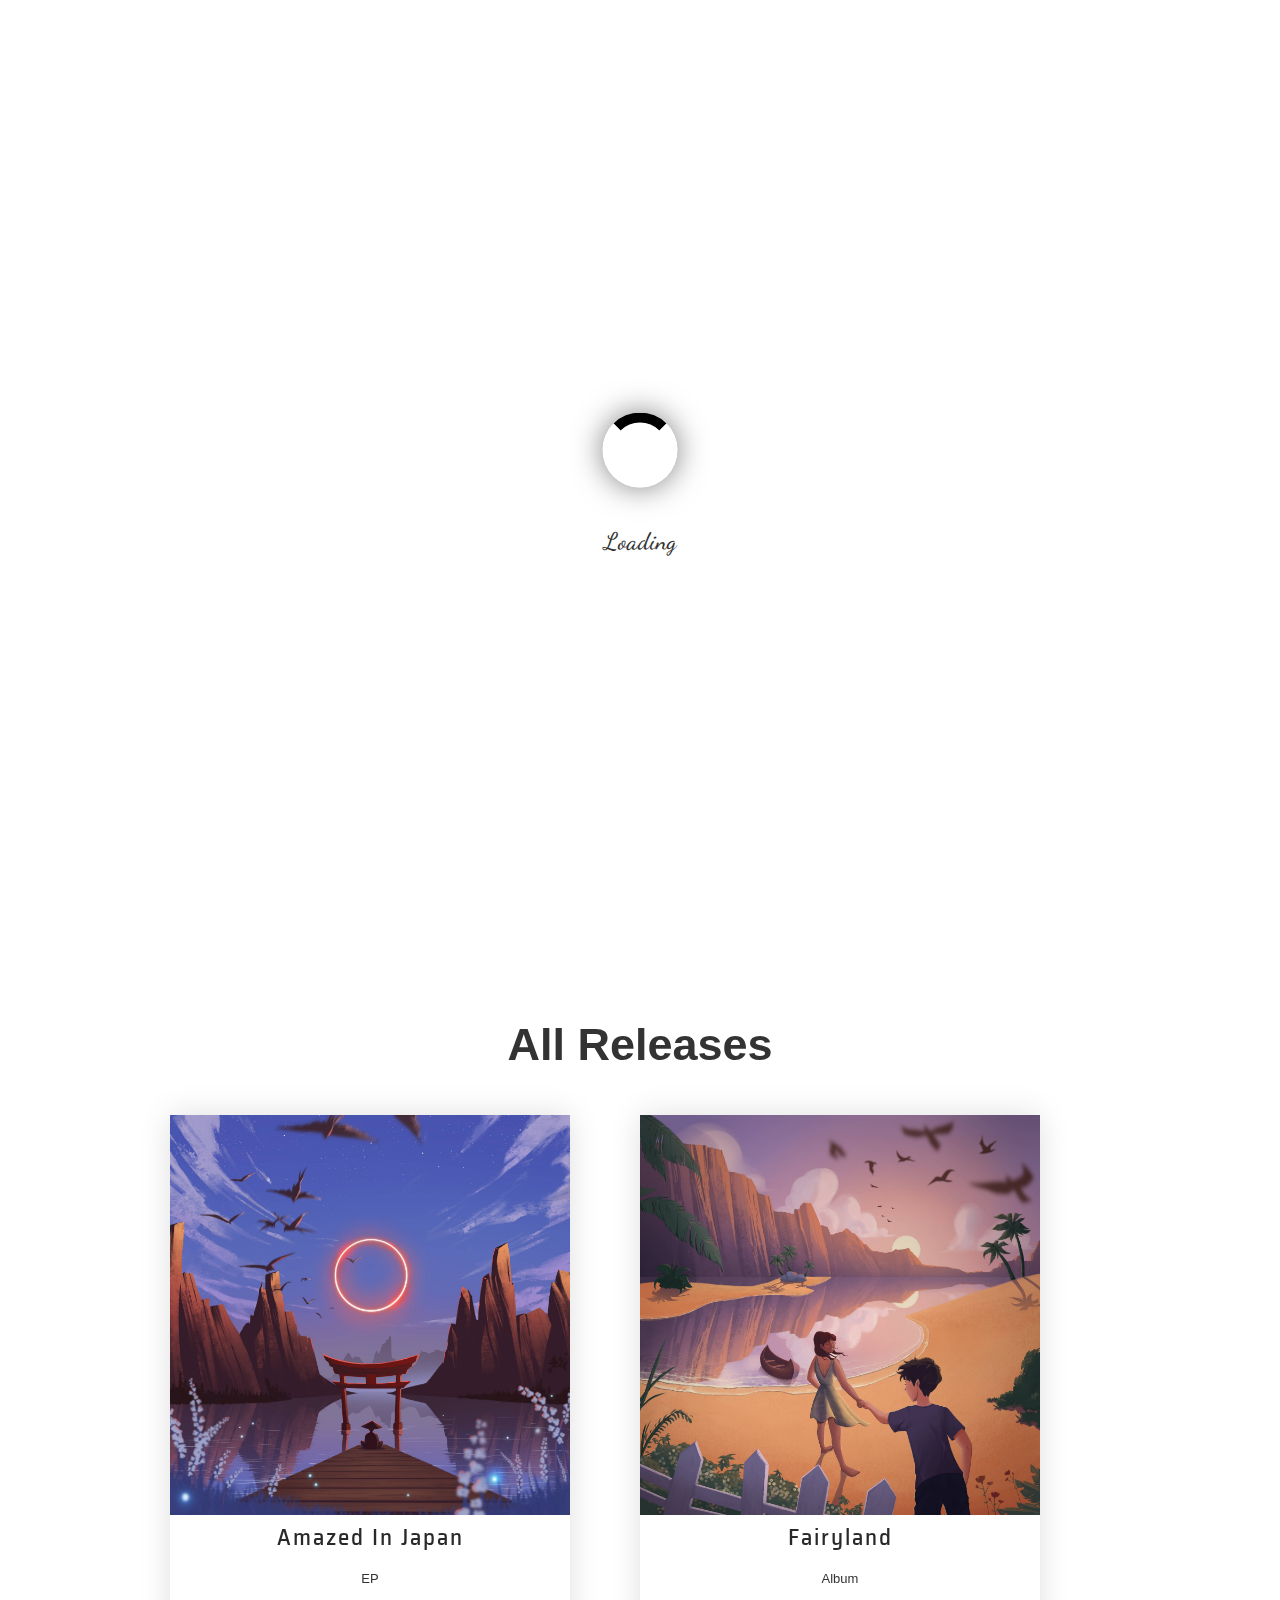
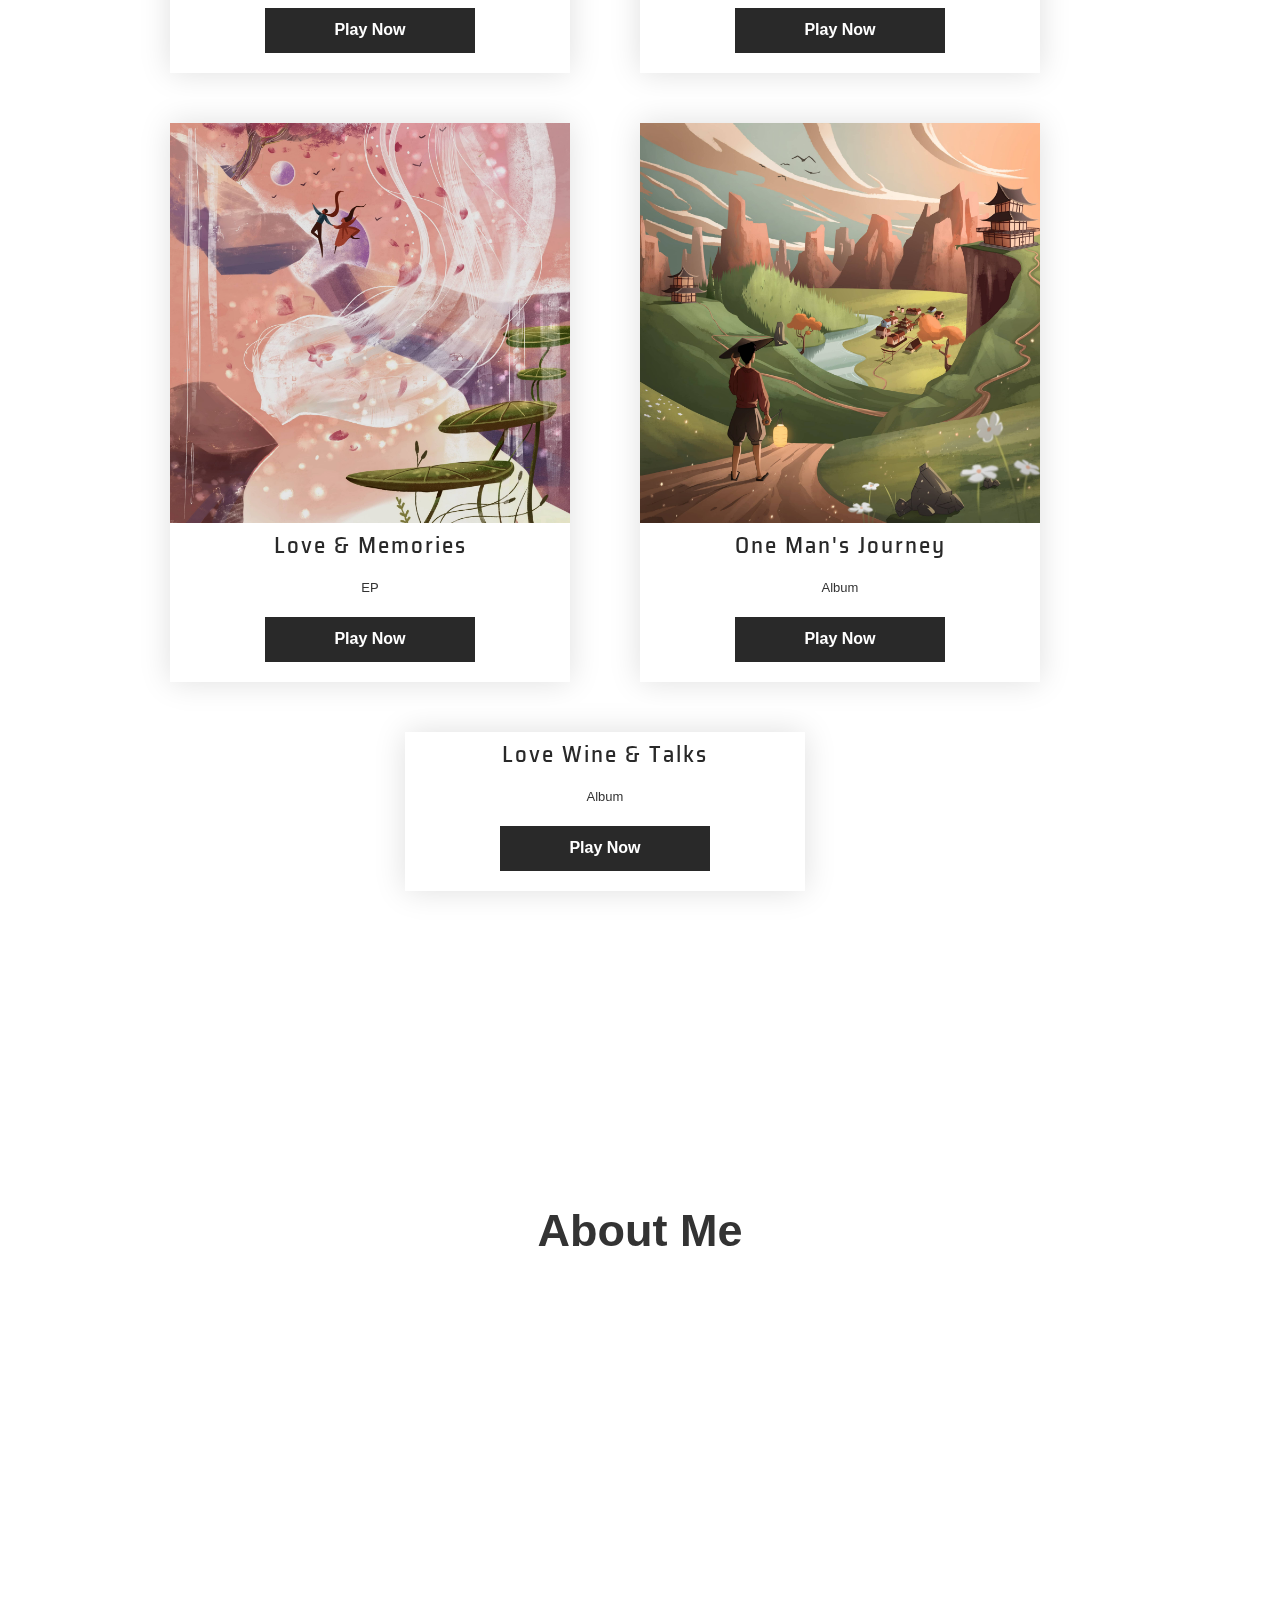
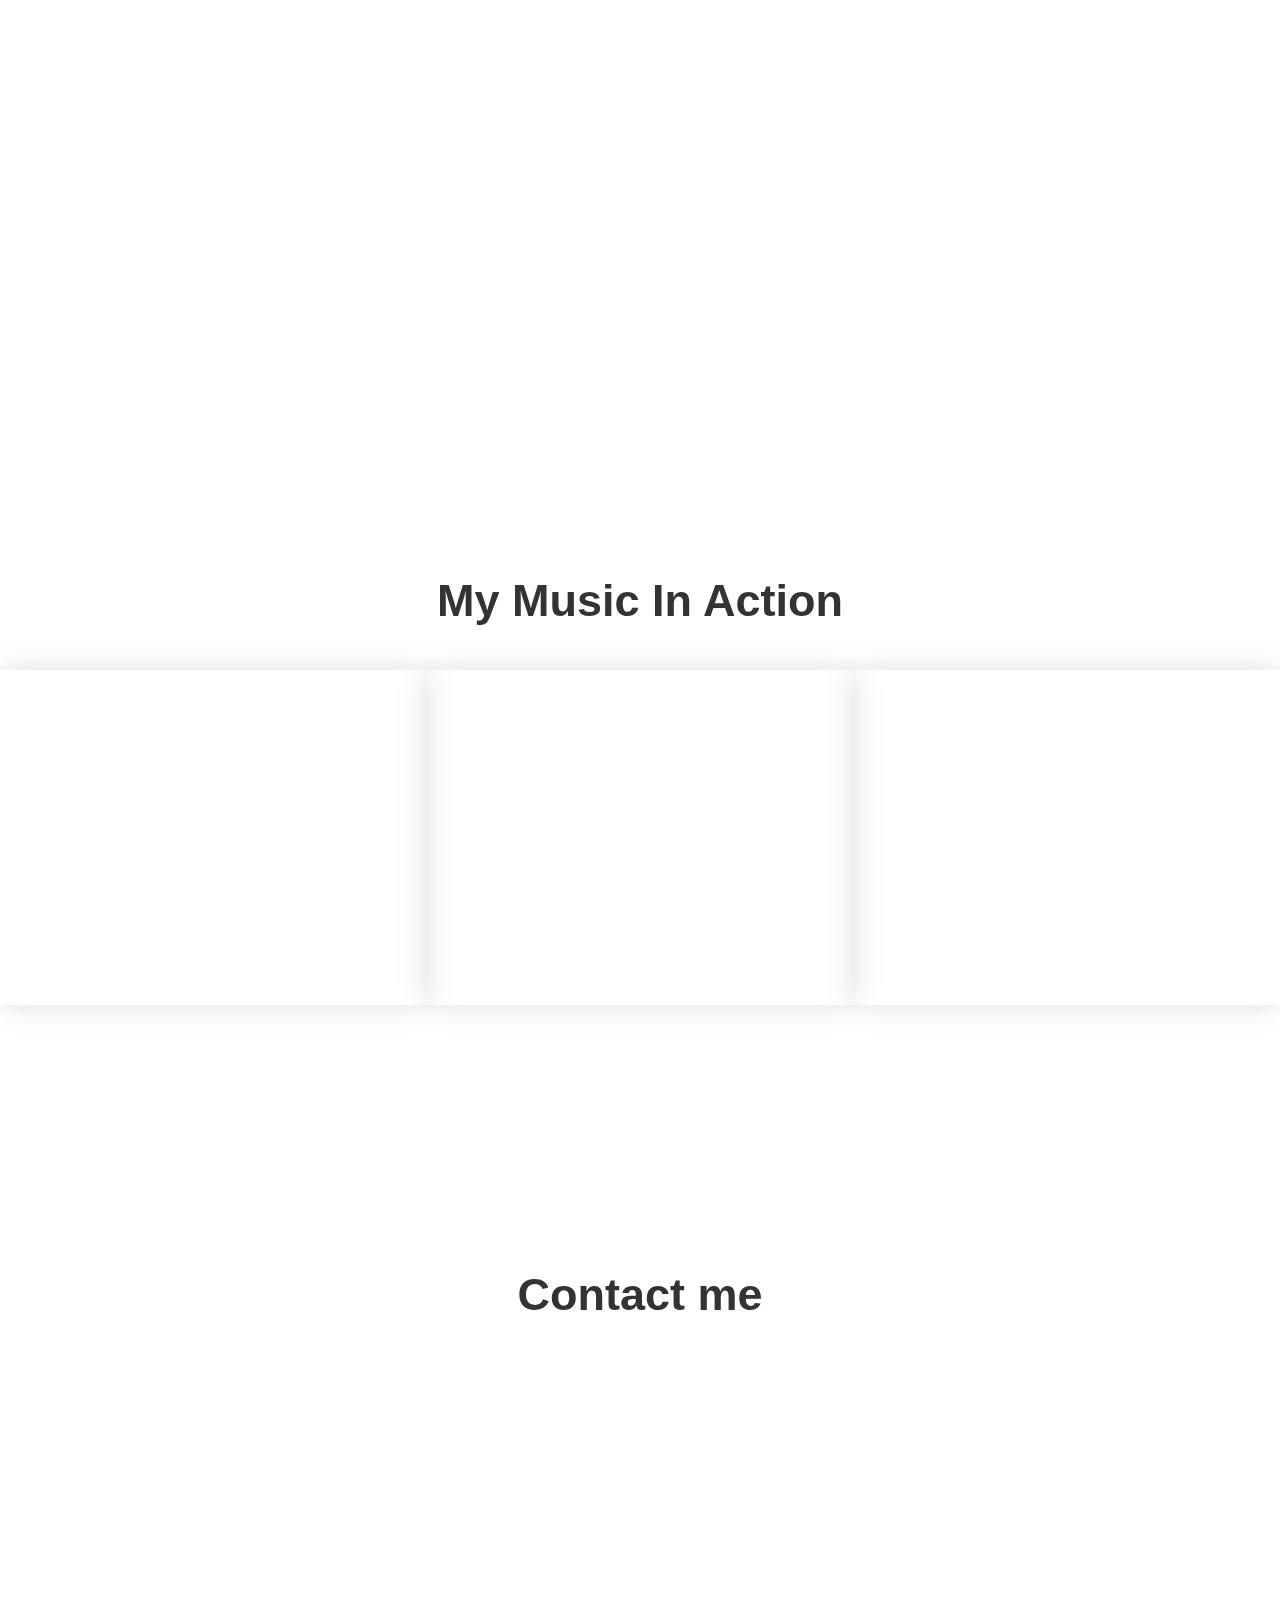
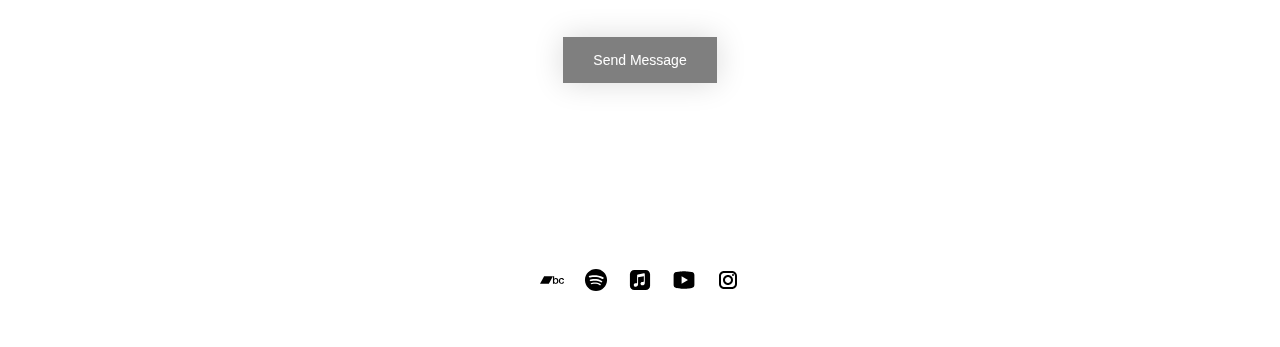
==== commit 90c8e950: "need to be tested on phone" ====
--- a/index.html
+++ b/index.html
@@ -53,10 +53,9 @@
        <nav class="nav"> <!--== manin menu ==-->
          <ul >
           <li><a href="#top-home">Home</a></li>
+          <li><a href="#Releases">Releases</a></li>
           <li><a href="#ABOUT">About</a></li>
-          <li><a href="#What-i-offer">Servise</a></li>
           <li><a href="#Work">Work</a></li>
-          <li><a href="#Testimonial">Testimonial</a></li>
           <li><a href="#Contact">Contact</a></li>
         </ul>
       </nav>
@@ -68,7 +67,7 @@
 <!--====== END HEADER AREA =======-->
 <!--====== START HOME AREA =======-->
 <div  class="slider-area">
-  <div class="single-slider" data-parallax="scroll" data-image-src="assets/img/o.png" ><!--/HOME AREA image-->
+  <div class="single-slider" data-parallax="scroll" data-image-src="assets/img/headre.jpg" ><!--/HOME AREA image-->
     <div class="main-overlay"></div> <!--/.overlay-->
     <div class="slider-title">
       <div class="table-cell">
@@ -76,9 +75,36 @@
           <div class="row">       
             <div class="col-sm-12">            
              <div class="home-text text-center wow fadeInUp" data-wow-duration="1.5s"> 
-             <h1 class="hello ">Hello</h1>
-               <h1> My name is Vens Adams.</h1>
-               <h3>COMPOSER AND SONGWRITER</h3>
+               <h1>Vens Adams</h1>
+               <div class="icons-for-header">
+                <a href="https://open.spotify.com/artist/5aqTLMEUNAGDfzRNBzJZiQ">
+                  <svg xmlns="http://www.w3.org/2000/svg" x="0px" y="0px"
+                  width="50" height="50"
+                  viewBox="0 0 50 50"
+                  style=" fill:#ffffff;">    <path d="M25.009,1.982C12.322,1.982,2,12.304,2,24.991S12.322,48,25.009,48s23.009-10.321,23.009-23.009S37.696,1.982,25.009,1.982z M34.748,35.333c-0.289,0.434-0.765,0.668-1.25,0.668c-0.286,0-0.575-0.081-0.831-0.252C30.194,34.1,26,33,22.5,33.001 c-3.714,0.002-6.498,0.914-6.526,0.923c-0.784,0.266-1.635-0.162-1.897-0.948s0.163-1.636,0.949-1.897 c0.132-0.044,3.279-1.075,7.474-1.077C26,30,30.868,30.944,34.332,33.253C35.022,33.713,35.208,34.644,34.748,35.333z M37.74,29.193 c-0.325,0.522-0.886,0.809-1.459,0.809c-0.31,0-0.624-0.083-0.906-0.26c-4.484-2.794-9.092-3.385-13.062-3.35 c-4.482,0.04-8.066,0.895-8.127,0.913c-0.907,0.258-1.861-0.272-2.12-1.183c-0.259-0.913,0.272-1.862,1.184-2.12 c0.277-0.079,3.854-0.959,8.751-1c4.465-0.037,10.029,0.61,15.191,3.826C37.995,27.328,38.242,28.388,37.74,29.193z M40.725,22.013 C40.352,22.647,39.684,23,38.998,23c-0.344,0-0.692-0.089-1.011-0.275c-5.226-3.068-11.58-3.719-15.99-3.725 c-0.021,0-0.042,0-0.063,0c-5.333,0-9.44,0.938-9.481,0.948c-1.078,0.247-2.151-0.419-2.401-1.495 c-0.25-1.075,0.417-2.149,1.492-2.4C11.729,16.01,16.117,15,21.934,15c0.023,0,0.046,0,0.069,0 c4.905,0.007,12.011,0.753,18.01,4.275C40.965,19.835,41.284,21.061,40.725,22.013z"></path></svg>
+                </a>
+                <a href="https://music.apple.com/ua/artist/vens-adams/1465186086">
+                  <svg xmlns="http://www.w3.org/2000/svg" x="0px" y="0px"
+                    width="50" height="50"
+                    viewBox="0 0 50 50"
+                    style=" fill:#ffffff;"><path d="M37,4H13c-4.962,0-9,4.037-9,9v24c0,4.963,4.038,9,9,9h24c4.962,0,9-4.037,9-9V13C46,8.037,41.962,4,37,4z M35,27v4v0.021	h-0.002C34.986,33.768,32.749,36,30,36h-0.5c-0.987,0-1.933-0.42-2.596-1.152c-0.662-0.731-0.985-1.718-0.887-2.705	C26.195,30.38,27.787,29,29.643,29H31c1.103,0,2-0.897,2-2v-9.795l-12,2.25V30v4c0,2.757-2.243,5-5,5h-0.5	c-0.987,0-1.933-0.42-2.596-1.152c-0.662-0.731-0.985-1.718-0.887-2.705C12.195,33.38,13.787,32,15.643,32H17c1.103,0,2-0.897,2-2	V15.353c0-0.963,0.687-1.79,1.633-1.966l12.591-2.36c0.439-0.083,0.891,0.033,1.234,0.319C34.803,11.632,35,12.053,35,12.5V27z"></path></svg>
+                  
+                </a>
+                <a href="https://www.youtube.com/c/VensAdams">
+                  <svg xmlns="http://www.w3.org/2000/svg" x="0px" y="0px"
+                  width="30" height="30"
+                  viewBox="0 0 30 30"
+                  style=" fill:#ffffff;">    <path d="M 15 4 C 10.814 4 5.3808594 5.0488281 5.3808594 5.0488281 L 5.3671875 5.0644531 C 3.4606632 5.3693645 2 7.0076245 2 9 L 2 15 L 2 15.001953 L 2 21 L 2 21.001953 A 4 4 0 0 0 5.3769531 24.945312 L 5.3808594 24.951172 C 5.3808594 24.951172 10.814 26.001953 15 26.001953 C 19.186 26.001953 24.619141 24.951172 24.619141 24.951172 L 24.621094 24.949219 A 4 4 0 0 0 28 21.001953 L 28 21 L 28 15.001953 L 28 15 L 28 9 A 4 4 0 0 0 24.623047 5.0546875 L 24.619141 5.0488281 C 24.619141 5.0488281 19.186 4 15 4 z M 12 10.398438 L 20 15 L 12 19.601562 L 12 10.398438 z"></path></svg>
+                
+                </a>
+                <a href="https://www.instagram.com/vensadams/">
+                  <svg xmlns="http://www.w3.org/2000/svg" x="0px" y="0px"
+                    width="24" height="24"
+                    viewBox="0 0 24 24"
+                    style=" fill:#ffffff;">    <path d="M 8 3 C 5.243 3 3 5.243 3 8 L 3 16 C 3 18.757 5.243 21 8 21 L 16 21 C 18.757 21 21 18.757 21 16 L 21 8 C 21 5.243 18.757 3 16 3 L 8 3 z M 8 5 L 16 5 C 17.654 5 19 6.346 19 8 L 19 16 C 19 17.654 17.654 19 16 19 L 8 19 C 6.346 19 5 17.654 5 16 L 5 8 C 5 6.346 6.346 5 8 5 z M 17 6 A 1 1 0 0 0 16 7 A 1 1 0 0 0 17 8 A 1 1 0 0 0 18 7 A 1 1 0 0 0 17 6 z M 12 7 C 9.243 7 7 9.243 7 12 C 7 14.757 9.243 17 12 17 C 14.757 17 17 14.757 17 12 C 17 9.243 14.757 7 12 7 z M 12 9 C 13.654 9 15 10.346 15 12 C 15 13.654 13.654 15 12 15 C 10.346 15 9 13.654 9 12 C 9 10.346 10.346 9 12 9 z"></path></svg>
+               
+                </a>
+             </div>
              </div> 
              </div> 
            </div>
@@ -90,59 +116,43 @@
  </div>
 <!--====== END HOME AREA ==========-->
 
-<section>
+<section id="Releases"> 
   <div class="section-title all-releases">
     <h2>All Releases</h2>
     <div class="releases">
         <div class="album">
             <img src="./assets/img/album-photos/Amazed-In-Japan .jpg" alt="">
-            <h3>New Album</h3>
-            <p>something good</p>
-            <p>listen</p>
-            <button>Play Now</button>
+            <h3>Amazed In Japan</h3>
+            <p>EP</p>
+            <a href="https://open.spotify.com/album/37mEGT7dx6varbAqvcJXhC"><button>Play Now</button></a>
         </div>
         <div class="album">
             <img src="./assets/img/album-photos/Fairyland.jpg" alt="">
-            <h3>New Album</h3>
-            <p>something good</p>
-            <p>listen</p>
-            <button>Play Now</button>
+            <h3>Fairyland</h3>
+            <p>Album</p>
+            <a href="https://open.spotify.com/album/68ShuhZKtkhFITd7y67iC0"><button>Play Now</button></a>
         </div>
         <div class="album">
             <img src="./assets/img/album-photos/Love-Memories.jpg" alt="">
-            <h3>New Album</h3>
-            <p>something good</p>
-            <p>listen</p>
-            <button>Play Now</button>
+            <h3>Love & Memories</h3>
+            <p>EP</p>
+            <a href="https://open.spotify.com/album/3n22EaaFyi8dMbuLroYAXS"><button>Play Now</button></a>
         </div>
         <div class="album">
             <img src="./assets/img/album-photos/One-Man_s-Journey.jpg" alt="">
-            <h3>New Album</h3>
-            <p>something good</p>
-            <p>listen</p>
-            <button>Play Now</button>
+            <h3>One Man's Journey</h3>
+            <p>Album</p>
+            <a href="https://open.spotify.com/album/7gZBKXW3RRsqw45SLLsQzV"><button>Play Now</button></a>
         </div>
         <div class="album">
             <img src="./assets/img/album-photos/LOVE-WINE-TALKS.jpg" alt="">
-            <h3>New Album</h3>
-            <p>something good</p>
-            <p>listen</p>
-            <button>Play Now</button>
+            <h3>Love Wine & Talks</h3>
+            <p>Album</p>
+            <a href="https://open.spotify.com/album/4NYQgI1kiHwU0B7a24sNFo"><button>Play Now</button></a>
         </div>
     </div>
   </div>
 </section>
-
-
-
-
-
-
-
-
-
-
-
 <!--====== Start ABOUT AREA =======-->
 <section id="ABOUT">
   <div  class="container" >
@@ -161,11 +171,48 @@
        <div class="about-img-links">
          <div class="social-links">
           <ul>
-            <li><a href=""><i class="fab fa-twitter"></i>           </a></li>
-            <li><a href=""><i class="fab fa-facebook-f"></i>          </a></li>
-            <li><a href=""><i class="fab fa-google-plus-g"></i>       </a></li>
-            <li><a href=""><i class="fab fa-git"></i>               </a></li>
-            <li><a href=""><i class="fab fa-linkedin-in"></i>          </a></li>
+            
+            <li>
+              <a href="https://vensadams.bandcamp.com/"><svg xmlns="http://www.w3.org/2000/svg" x="0px" y="0px"
+                width="50" height="50"
+                viewBox="0 0 50 50"
+                style=" fill:#ffffff;">    <path d="M 8.5957031 17 L 0 33 L 18.404297 33 L 27 17 L 8.5957031 17 z M 27 17 L 27 32.693359 L 29.373047 32.693359 L 29.373047 31.132812 L 29.416016 31.132812 C 30.164016 32.627813 31.813562 33 33.351562 33 C 36.715563 33 38.253906 30.120406 38.253906 27.066406 C 38.253906 23.747406 36.515594 21.021484 32.933594 21.021484 C 31.658594 21.021484 30.229828 21.703734 29.548828 22.802734 L 29.505859 22.802734 L 29.505859 17 L 27 17 z M 44.878906 21.021484 C 41.141906 21.021484 39.273438 23.704812 39.273438 27.132812 C 39.273437 30.473813 41.230016 33 44.791016 33 C 47.714016 33 49.538 31.372734 50 28.427734 L 47.494141 28.427734 C 47.251141 30.054734 46.241016 31.023438 44.791016 31.023438 C 42.615016 31.023437 41.779297 29.022813 41.779297 27.132812 C 41.779297 23.682813 43.603391 23 44.900391 23 C 46.285391 23 47.296141 23.748812 47.494141 25.132812 L 47.498047 25.132812 L 50 25.132812 C 49.759 22.341813 47.515906 21.021484 44.878906 21.021484 z M 32.605469 23 C 34.669469 23 35.747047 24.955484 35.748047 27.021484 C 35.748047 28.999484 34.891469 31.021484 32.605469 31.021484 C 30.583469 31.021484 29.417969 29.306484 29.417969 27.021484 C 29.417969 24.604484 30.496469 23 32.605469 23 z"></path></svg>
+              </a>
+            </li>
+            <li>
+              <a href="https://open.spotify.com/artist/5aqTLMEUNAGDfzRNBzJZiQ">
+                <svg xmlns="http://www.w3.org/2000/svg" x="0px" y="0px"
+                width="50" height="50"
+                viewBox="0 0 50 50"
+                style=" fill:#ffffff;">    <path d="M25.009,1.982C12.322,1.982,2,12.304,2,24.991S12.322,48,25.009,48s23.009-10.321,23.009-23.009S37.696,1.982,25.009,1.982z M34.748,35.333c-0.289,0.434-0.765,0.668-1.25,0.668c-0.286,0-0.575-0.081-0.831-0.252C30.194,34.1,26,33,22.5,33.001 c-3.714,0.002-6.498,0.914-6.526,0.923c-0.784,0.266-1.635-0.162-1.897-0.948s0.163-1.636,0.949-1.897 c0.132-0.044,3.279-1.075,7.474-1.077C26,30,30.868,30.944,34.332,33.253C35.022,33.713,35.208,34.644,34.748,35.333z M37.74,29.193 c-0.325,0.522-0.886,0.809-1.459,0.809c-0.31,0-0.624-0.083-0.906-0.26c-4.484-2.794-9.092-3.385-13.062-3.35 c-4.482,0.04-8.066,0.895-8.127,0.913c-0.907,0.258-1.861-0.272-2.12-1.183c-0.259-0.913,0.272-1.862,1.184-2.12 c0.277-0.079,3.854-0.959,8.751-1c4.465-0.037,10.029,0.61,15.191,3.826C37.995,27.328,38.242,28.388,37.74,29.193z M40.725,22.013 C40.352,22.647,39.684,23,38.998,23c-0.344,0-0.692-0.089-1.011-0.275c-5.226-3.068-11.58-3.719-15.99-3.725 c-0.021,0-0.042,0-0.063,0c-5.333,0-9.44,0.938-9.481,0.948c-1.078,0.247-2.151-0.419-2.401-1.495 c-0.25-1.075,0.417-2.149,1.492-2.4C11.729,16.01,16.117,15,21.934,15c0.023,0,0.046,0,0.069,0 c4.905,0.007,12.011,0.753,18.01,4.275C40.965,19.835,41.284,21.061,40.725,22.013z"></path></svg>
+              </a>
+            </li>
+            <li>
+              <a href="https://music.apple.com/ua/artist/vens-adams/1465186086">
+                <svg xmlns="http://www.w3.org/2000/svg" x="0px" y="0px"
+                  width="50" height="50"
+                  viewBox="0 0 50 50"
+                  style=" fill:#ffffff;"><path d="M37,4H13c-4.962,0-9,4.037-9,9v24c0,4.963,4.038,9,9,9h24c4.962,0,9-4.037,9-9V13C46,8.037,41.962,4,37,4z M35,27v4v0.021	h-0.002C34.986,33.768,32.749,36,30,36h-0.5c-0.987,0-1.933-0.42-2.596-1.152c-0.662-0.731-0.985-1.718-0.887-2.705	C26.195,30.38,27.787,29,29.643,29H31c1.103,0,2-0.897,2-2v-9.795l-12,2.25V30v4c0,2.757-2.243,5-5,5h-0.5	c-0.987,0-1.933-0.42-2.596-1.152c-0.662-0.731-0.985-1.718-0.887-2.705C12.195,33.38,13.787,32,15.643,32H17c1.103,0,2-0.897,2-2	V15.353c0-0.963,0.687-1.79,1.633-1.966l12.591-2.36c0.439-0.083,0.891,0.033,1.234,0.319C34.803,11.632,35,12.053,35,12.5V27z"></path></svg>
+              </a>
+            </li>
+            <li>
+              <a href="https://www.youtube.com/c/VensAdams">
+                <svg xmlns="http://www.w3.org/2000/svg" x="0px" y="0px"
+                width="30" height="30"
+                viewBox="0 0 30 30"
+                style=" fill:#ffffff;">    <path d="M 15 4 C 10.814 4 5.3808594 5.0488281 5.3808594 5.0488281 L 5.3671875 5.0644531 C 3.4606632 5.3693645 2 7.0076245 2 9 L 2 15 L 2 15.001953 L 2 21 L 2 21.001953 A 4 4 0 0 0 5.3769531 24.945312 L 5.3808594 24.951172 C 5.3808594 24.951172 10.814 26.001953 15 26.001953 C 19.186 26.001953 24.619141 24.951172 24.619141 24.951172 L 24.621094 24.949219 A 4 4 0 0 0 28 21.001953 L 28 21 L 28 15.001953 L 28 15 L 28 9 A 4 4 0 0 0 24.623047 5.0546875 L 24.619141 5.0488281 C 24.619141 5.0488281 19.186 4 15 4 z M 12 10.398438 L 20 15 L 12 19.601562 L 12 10.398438 z"></path></svg>
+              
+              </a>
+            </li>
+            <li>
+              <a href="https://www.instagram.com/vensadams/">
+                <svg xmlns="http://www.w3.org/2000/svg" x="0px" y="0px"
+                  width="24" height="24"
+                  viewBox="0 0 24 24"
+                  style=" fill:#ffffff;">    <path d="M 8 3 C 5.243 3 3 5.243 3 8 L 3 16 C 3 18.757 5.243 21 8 21 L 16 21 C 18.757 21 21 18.757 21 16 L 21 8 C 21 5.243 18.757 3 16 3 L 8 3 z M 8 5 L 16 5 C 17.654 5 19 6.346 19 8 L 19 16 C 19 17.654 17.654 19 16 19 L 8 19 C 6.346 19 5 17.654 5 16 L 5 8 C 5 6.346 6.346 5 8 5 z M 17 6 A 1 1 0 0 0 16 7 A 1 1 0 0 0 17 8 A 1 1 0 0 0 18 7 A 1 1 0 0 0 17 6 z M 12 7 C 9.243 7 7 9.243 7 12 C 7 14.757 9.243 17 12 17 C 14.757 17 17 14.757 17 12 C 17 9.243 14.757 7 12 7 z M 12 9 C 13.654 9 15 10.346 15 12 C 15 13.654 13.654 15 12 15 C 10.346 15 9 13.654 9 12 C 9 10.346 10.346 9 12 9 z"></path></svg>
+             
+              </a>
+            </li>
           </ul>
         </div>
       </div>
@@ -175,9 +222,9 @@
   <!--====== Start Story text ABOUT AREA =======-->
   <div class="col-sm-6 ">
     <div class="wow fadeInUp about-text" >
-      <h2>A little story about me.</h2>
-      <p>Front-End Developer E-commerce.As a Front End Developer at our customer, you are building a great user experience for the most part of your time, by ensuring that our customers have the right digital experience on all devices and browsers. For this front-end developer, there are many opportunities for thinking in new trends and developments in the front end area to improve customer satisfaction every day again.As a Front End Developer at our customer, you are building a great user experience for the most part of your time, Front-End Developer E-commerce.As a Front End Developer at our customer, you are building a great  </p>
-    </div>
+      <h2>BIO</h2>
+      <p>Ukraine-based composer and sound producer who has been creating his music for more than 10 years. Searching for the best way to evoke emotion in music he experiments with a multitude of different genres. "Every moment has its own melody and my goal is to find it! That's what I'm looking for when I start writing a new piece of music. I'm looking for emotions!</p>
+   </div>
   </div>
     <!--====== END Story text ABOUT AREA =======-->
     <!--====== Start Skill Bar ABOUT AREA =======-->
@@ -188,28 +235,26 @@
     <div class="col-sm-6 ">
     <div class="wraper">
       <div class="wow fadeInRight skills" data-wow-delay="0.2s" >
-        <div>
-          <img src="assets/img/sp.PNG" alt="">
-        </div>
+        <a href="https://musicvine.com/browse/artist/vens-adams" class="license">
+          <p>MUSIC <span class="color-vine">VINE</span></p>
+          <div class="license-icon"><img src="./assets//img/icons/icons8-linking-96.png" alt=""><p>license</p></div>
+        </a>
       </div>
       <div class="wow fadeInRight skills" data-wow-delay="0.3s">
-        <div>
-          <img src="assets/img/ap.PNG" alt="">
-        </div>
+        <a href="https://audiojungle.net/user/vensadams?irgwc=1&clickid=UsHVip0VVxyIUlVxIw0gnRHAUkDXr4zP4WVY3w0&iradid=275988&irpid=3131478&iradtype=ONLINE_TRACKING_LINK&irmptype=mediapartner&mp_value1=&utm_campaign=af_impact_radius_3131478&utm_medium=affiliate&utm_source=impact_radius" class="license jungl">
+          <p class="jungle">AUDIOJUNGL</p>
+          <div class="license-icon"><img src="./assets//img/icons/icons8-linking-96.png" alt=""><p>license</p></div>
+        </a>
       </div>
       </div>
       </div>
       <div class="col-sm-6 ">
       <div class="wraper">
       <div class="wow fadeInRight skills" data-wow-delay="0.4s">
-        <div>
-          <img src="assets/img/yt.PNG" alt="">
-        </div>
-      </div>
-      <div class="wow fadeInRight skills" data-wow-delay="0.3s">
-        <div>
-          <img src="assets/img/ad.PNG" alt="">
-        </div>
+        <a href="https://motionarray.com/browse/producer/vensadams/" class="license">
+          <p class="motion-array">Motion Array</span></p>
+          <div class="license-icon"><img src="./assets//img/icons/icons8-linking-96.png" alt=""><p>license</p></div>
+        </a>
       </div>
     </div>
 
@@ -221,205 +266,45 @@
  </div> <!--/.container-->
 </section>
 <!--====== END ABOUT AREA =======-->
-<!--====== Start What I OFFER AREA ==========-->
-<section id="What-i-offer">
-  <div  class="container"  >
-    <div class="row">
-      <div class="col-sm-12">
-        <div class="section-title">
-          <h2 class="">What i offer</h2>
-        </div>
-      </div>
-    </div><!--/.row-->
-    <div class="row">
-      <div class="col-sm-6 col-md-4 offer-box">    
-        <div class="single-service wow fadeInUp ">
-         <i class="far fa-window-restore"></i>
-          <h2><a href="">CLEAN CODE</a></h2>
-          <p>Lorem ipsum dolor sit amet, consectetur adipisicing elit. Commodi, alias incidunt animi. Minima, recusandae consequatur aliquid provident est vitae eos totam magni vel nulla.</p>
-        </div>
-      </div>
-      <div class="col-sm-6 col-md-4 offer-box">
-        <div class="single-service wow fadeInUp ">
-         <i class="fa fa-cogs"></i>
-         <h2><a href="">RESPONSIVE</a></h2>
-         <p>Lorem ipsum dolor sit amet, consectetur adipisicing elit. Commodi, alias incidunt animi. Minima, recusandae consequatur aliquid provident est vitae eos totam magni vel nulla.</p>
-       </div>
-     </div>
-     <div class="col-sm-6 col-md-4 offer-box">
-      <div class="single-service wow fadeInUp ">
-        <i class="fab fa-elementor"></i>
-        <h2><a href="">SEO</a></h2>
-        <p>Lorem ipsum dolor sit amet, consectetur adipisicing elit. Commodi, alias incidunt animi. Minima, recusandae consequatur aliquid provident est vitae eos totam magni vel nulla.</p>
-      </div>
-    </div>
-    <div class="col-sm-6 col-md-4 offer-box">
-      <div class="single-service wow fadeInUp ">
-        <i class="fa fa-camera-retro"></i>
-        <h2><a href="">PHOTOGRAPHY</a></h2>
-        <p>Lorem ipsum dolor sit amet, consectetur adipisicing elit. Commodi, alias incidunt animi. Minima, recusandae consequatur aliquid provident est vitae eos totam magni vel nulla.</p>
-      </div>
-    </div>
-    <div class="col-sm-6 col-md-4 offer-box">
-      <div class="single-service wow fadeInUp " >
-        <i class="fa fa-desktop"></i>
-        <h2><a href="">WEB DESIGN</a></h2>
-        <p>Lorem ipsum dolor sit amet, consectetur adipisicing elit. Commodi, alias incidunt animi. Minima, recusandae consequatur aliquid provident est vitae eos totam magni vel nulla.</p>
-      </div>
-    </div>
-    <div class="col-sm-6 col-md-4 offer-box">
-      <div class="single-service wow fadeInUp ">
-        <i class="fas fa-keyboard" ></i>
-        <h2><a href="">DEVELOPMENT</a></h2>
-        <p>Lorem ipsum dolor sit amet, consectetur adipisicing elit. Commodi, alias incidunt animi. Minima, recusandae consequatur aliquid provident est vitae eos totam magni vel nulla.</p>
-      </div>
-    </div>
-  </div><!--/.row-->
-</div><!--/.container-->
-</section>
-<!--====== END What I OFFER AREA =========-->
 <!--====== START GALERY AREA =============-->
 <section id="Work" class="work">
   <div  class="container-fluid text-center"  >
     <div class="row">
       <div class="col-sm-12">
         <div class="section-title">
-         <h2 class=" " >Recent Works. </h2>
+         <h2 class=" " >My Music In Action</h2>
        </div>
      </div>
-   </div><!--/.row-->
-   <div class="row">
-     <!--====== Start GALERY button =============-->
-     <ul class="ul">
-       <li class="button" data-filter="all">All</li>
-       <li class="button" data-filter="websaite">Websaite</li>
-       <li class="button" data-filter="psd">PSD</li>
-       <li class="button" data-filter="logos">Logos</li>
-     </ul> 
-     <!--====== END GALERY button =============-->
    </div><!--/.row-->
     <!--====== Start GALERY Image =============-->
    <div class="work-iner">
     <div class="row work-posts grid">
       <div class="col-md-4 col-sm-6 col-xs-12 filter websaite " data-bound>
         <div class="item-img ">
-          <figure class="gallery-img"> 
-           <a href="assets/img/gallery/6.jpg" class="test-popup-link"><img  src="assets/img/gallery/6.jpg" alt="">
-             <div class="gallery-overlayer">
-               <i class="fas fa-arrows-alt"></i>
-             </div>
-           </a>
-         </figure> 
+          <iframe width="560" height="315" src="https://www.youtube.com/embed/2rM88OJI7KA" title="YouTube video player" frameborder="0" allow="accelerometer; autoplay; clipboard-write; encrypted-media; gyroscope; picture-in-picture" allowfullscreen></iframe>
        </div>
      </div>
      <div class="col-md-4 col-sm-6 col-xs-12 filter psd" data-bound>
       <div class="item-img">
-        <figure class="gallery-img"> 
-         <a href="assets/img/gallery/7.jpg" class="test-popup-link"><img  src="assets/img/gallery/7.jpg" alt="">
-           <div class="gallery-overlayer">
-             <i class="fas fa-arrows-alt"></i>
-           </div>
-         </a>
-       </figure>  
-     </div>
+       <iframe width="560" height="315" src="https://www.youtube.com/embed/8xAJPYux0uw" title="YouTube video player" frameborder="0" allow="accelerometer; autoplay; clipboard-write; encrypted-media; gyroscope; picture-in-picture" allowfullscreen></iframe>     </div>
    </div>
    <div class="col-md-4 col-sm-6 col-xs-12 filter psd websaite" data-bound>
     <div class="item-img">
-      <figure class="gallery-img"> 
-       <a href="assets/img/gallery/8.jpg" class="test-popup-link"><img  src="assets/img/gallery/8.jpg" alt="">
-         <div class="gallery-overlayer">
-           <i class="fas fa-arrows-alt"></i>
-         </div>
-       </a>
-     </figure> 
-   </div>
- </div>
- <div class="col-md-4 col-sm-6 col-xs-12 filter logos" data-bound>
-  <div class="item-img">
-    <figure class="gallery-img"> 
-     <a href="assets/img/gallery/9.jpg" class="test-popup-link"><img  src="assets/img/gallery/9.jpg" alt="">
-       <div class="gallery-overlayer">
-         <i class="fas fa-arrows-alt"></i>
-       </div>
-     </a>
-   </figure>  
- </div>
-</div>
-<div class="col-md-4 col-sm-6 col-xs-12 filter logos" data-bound>
-  <div class="item-img">
-    <figure class="gallery-img"> 
-     <a href="assets/img/gallery/13.jpg" class="test-popup-link"><img  src="assets/img/gallery/13.jpg" alt="">
-       <div class="gallery-overlayer">
-         <i class="fas fa-arrows-alt"></i>
-       </div>
-     </a>
-   </figure> 
- </div>
-</div>
-<div class="col-md-4 col-sm-6 col-xs-12 filter websaite" data-bound>
-  <div class="item-img">
-    <figure class="gallery-img"> 
-     <a href="assets/img/gallery/15.jpg" class="test-popup-link"><img  src="assets/img/gallery/15.jpg" alt="">
-       <div class="gallery-overlayer">
-         <i class="fas fa-arrows-alt"></i>
-       </div>
-     </a>
-   </figure> 
- </div>
-</div>
-</div><!--/.row-->
-</div><!--/.work-iner-->
+     <iframe width="560" height="315" src="https://www.youtube.com/embed/DsqdlDa4nIc" title="YouTube video player" frameborder="0" allow="accelerometer; autoplay; clipboard-write; encrypted-media; gyroscope; picture-in-picture" allowfullscreen></iframe>   </div>
+    </div>
+    </div><!--/.row-->
+  </div><!--/.work-iner-->
 <!--====== END GALERY Image =============-->
 </div><!--/.container-fluid-->
 </section>
 <!--====== END GALERY AREA ===========-->
-<!--====== START Testimonial AREA =========-->
-<section id="Testimonial">
-  <div  class="container"  >
-    <div class="row">
-      <div class="col-sm-12">
-        <div class="section-title">
-         <h2 class="" >What our customers say</h2>
-       </div>
-     </div>
-   </div><!--/.row-->
- </div><!--/.container-->
-<div class="container-fluid">
-  <div class="Carousel">
-    <div class=" owl-carousel owl-theme">
-      <div class="carousel-item">
-        <img src="assets/img/team/01.jpg" alt="">
-        <h2>Iner</h2>
-        <p>Lorem ipsum dolor sit amet, consectetur adipisicing elit. Asperiores, eos praesentium, laboriosam autem harum mollitia explicabo consectetur nam nemo beatae accusamus commodi reiciendis ullam, impedit debitis quas culpa doloribus dolorem!</p>
-      </div>
-      <div class="carousel-item">
-        <img src="assets/img/team/02.jpg" alt="">
-        <h2>Hover</h2>
-        <p>Lorem ipsum dolor sit amet, consectetur adipisicing elit. Asperiores, eos praesentium, laboriosam autem harum mollitia explicabo consectetur nam nemo beatae accusamus commodi reiciendis ullam, impedit debitis quas culpa doloribus dolorem!</p>
-      </div>
-      <div class="carousel-item">
-        <img src="assets/img/team/01.jpg" alt="">
-        <h2>Power</h2>
-        <p>Lorem ipsum dolor sit amet, consectetur adipisicing elit. Asperiores, eos praesentium, laboriosam autem harum mollitia explicabo consectetur nam nemo beatae accusamus commodi reiciendis ullam, impedit debitis quas culpa doloribus dolorem!</p>
-      </div>
-      <div class="carousel-item">
-        <img src="assets/img/team/02.jpg" alt="">
-        <h2>Red</h2>
-        <p>Lorem ipsum dolor sit amet, consectetur adipisicing elit. Asperiores, eos praesentium, laboriosam autem harum mollitia explicabo consectetur nam nemo beatae accusamus commodi reiciendis ullam, impedit debitis quas culpa doloribus dolorem!</p>
-      </div>
-    </div>
-  </div>
-</div><!--/.container-fluid-->
-</section>
-<!--====== END Testimonial AREA ===========-->
 <!--====== START CONTACT AREA =========-->
 <section id="Contact"  >
   <div  class="container">
     <div class="row">
       <div class="col-sm-12">
         <div class="contact-title" >
-         <h2>Contact me</h2>
-         <p>Out believe has request not how comfort evident. Up delight cousins we feeling <br>minutes. Genius has looked end piqued spring.</p>
+         <h2>Contact me</h2>        
        </div>
      </div>
    </div><!--/.row-->
@@ -469,11 +354,47 @@
       <div class="col-sm-12 text-center ">
         <div class="social-links">
           <ul>
-            <li><a href=""><i class="fab fa-twitter"></i>           </a></li>
-            <li><a href=""><i class="fab fa-facebook-f"></i>          </a></li>
-            <li><a href=""><i class="fab fa-google-plus-g"></i>       </a></li>
-            <li><a href=""><i class="fab fa-git"></i>               </a></li>
-            <li><a href=""><i class="fab fa-linkedin-in"></i>          </a></li>
+            <li>
+              <a href="https://vensadams.bandcamp.com/"><svg xmlns="http://www.w3.org/2000/svg" x="0px" y="0px"
+                width="50" height="50"
+                viewBox="0 0 50 50"
+                style=" fill:#000;">    <path d="M 8.5957031 17 L 0 33 L 18.404297 33 L 27 17 L 8.5957031 17 z M 27 17 L 27 32.693359 L 29.373047 32.693359 L 29.373047 31.132812 L 29.416016 31.132812 C 30.164016 32.627813 31.813562 33 33.351562 33 C 36.715563 33 38.253906 30.120406 38.253906 27.066406 C 38.253906 23.747406 36.515594 21.021484 32.933594 21.021484 C 31.658594 21.021484 30.229828 21.703734 29.548828 22.802734 L 29.505859 22.802734 L 29.505859 17 L 27 17 z M 44.878906 21.021484 C 41.141906 21.021484 39.273438 23.704812 39.273438 27.132812 C 39.273437 30.473813 41.230016 33 44.791016 33 C 47.714016 33 49.538 31.372734 50 28.427734 L 47.494141 28.427734 C 47.251141 30.054734 46.241016 31.023438 44.791016 31.023438 C 42.615016 31.023437 41.779297 29.022813 41.779297 27.132812 C 41.779297 23.682813 43.603391 23 44.900391 23 C 46.285391 23 47.296141 23.748812 47.494141 25.132812 L 47.498047 25.132812 L 50 25.132812 C 49.759 22.341813 47.515906 21.021484 44.878906 21.021484 z M 32.605469 23 C 34.669469 23 35.747047 24.955484 35.748047 27.021484 C 35.748047 28.999484 34.891469 31.021484 32.605469 31.021484 C 30.583469 31.021484 29.417969 29.306484 29.417969 27.021484 C 29.417969 24.604484 30.496469 23 32.605469 23 z"></path></svg>
+              </a>
+            </li>
+            <li>
+              <a href="https://open.spotify.com/artist/5aqTLMEUNAGDfzRNBzJZiQ">
+                <svg xmlns="http://www.w3.org/2000/svg" x="0px" y="0px"
+                width="50" height="50"
+                viewBox="0 0 50 50"
+                style=" fill:#000;">    <path d="M25.009,1.982C12.322,1.982,2,12.304,2,24.991S12.322,48,25.009,48s23.009-10.321,23.009-23.009S37.696,1.982,25.009,1.982z M34.748,35.333c-0.289,0.434-0.765,0.668-1.25,0.668c-0.286,0-0.575-0.081-0.831-0.252C30.194,34.1,26,33,22.5,33.001 c-3.714,0.002-6.498,0.914-6.526,0.923c-0.784,0.266-1.635-0.162-1.897-0.948s0.163-1.636,0.949-1.897 c0.132-0.044,3.279-1.075,7.474-1.077C26,30,30.868,30.944,34.332,33.253C35.022,33.713,35.208,34.644,34.748,35.333z M37.74,29.193 c-0.325,0.522-0.886,0.809-1.459,0.809c-0.31,0-0.624-0.083-0.906-0.26c-4.484-2.794-9.092-3.385-13.062-3.35 c-4.482,0.04-8.066,0.895-8.127,0.913c-0.907,0.258-1.861-0.272-2.12-1.183c-0.259-0.913,0.272-1.862,1.184-2.12 c0.277-0.079,3.854-0.959,8.751-1c4.465-0.037,10.029,0.61,15.191,3.826C37.995,27.328,38.242,28.388,37.74,29.193z M40.725,22.013 C40.352,22.647,39.684,23,38.998,23c-0.344,0-0.692-0.089-1.011-0.275c-5.226-3.068-11.58-3.719-15.99-3.725 c-0.021,0-0.042,0-0.063,0c-5.333,0-9.44,0.938-9.481,0.948c-1.078,0.247-2.151-0.419-2.401-1.495 c-0.25-1.075,0.417-2.149,1.492-2.4C11.729,16.01,16.117,15,21.934,15c0.023,0,0.046,0,0.069,0 c4.905,0.007,12.011,0.753,18.01,4.275C40.965,19.835,41.284,21.061,40.725,22.013z"></path></svg>
+              </a>
+            </li>
+            <li>
+              <a href="https://music.apple.com/ua/artist/vens-adams/1465186086">
+                <svg xmlns="http://www.w3.org/2000/svg" x="0px" y="0px"
+                  width="50" height="50"
+                  viewBox="0 0 50 50"
+                  style=" fill:#000;"><path d="M37,4H13c-4.962,0-9,4.037-9,9v24c0,4.963,4.038,9,9,9h24c4.962,0,9-4.037,9-9V13C46,8.037,41.962,4,37,4z M35,27v4v0.021	h-0.002C34.986,33.768,32.749,36,30,36h-0.5c-0.987,0-1.933-0.42-2.596-1.152c-0.662-0.731-0.985-1.718-0.887-2.705	C26.195,30.38,27.787,29,29.643,29H31c1.103,0,2-0.897,2-2v-9.795l-12,2.25V30v4c0,2.757-2.243,5-5,5h-0.5	c-0.987,0-1.933-0.42-2.596-1.152c-0.662-0.731-0.985-1.718-0.887-2.705C12.195,33.38,13.787,32,15.643,32H17c1.103,0,2-0.897,2-2	V15.353c0-0.963,0.687-1.79,1.633-1.966l12.591-2.36c0.439-0.083,0.891,0.033,1.234,0.319C34.803,11.632,35,12.053,35,12.5V27z"></path></svg>
+              </a>
+            </li>
+            <li>
+              <a href="https://www.youtube.com/c/VensAdams">
+                <svg xmlns="http://www.w3.org/2000/svg" x="0px" y="0px"
+                width="30" height="30"
+                viewBox="0 0 30 30"
+                style=" fill:#000;">    <path d="M 15 4 C 10.814 4 5.3808594 5.0488281 5.3808594 5.0488281 L 5.3671875 5.0644531 C 3.4606632 5.3693645 2 7.0076245 2 9 L 2 15 L 2 15.001953 L 2 21 L 2 21.001953 A 4 4 0 0 0 5.3769531 24.945312 L 5.3808594 24.951172 C 5.3808594 24.951172 10.814 26.001953 15 26.001953 C 19.186 26.001953 24.619141 24.951172 24.619141 24.951172 L 24.621094 24.949219 A 4 4 0 0 0 28 21.001953 L 28 21 L 28 15.001953 L 28 15 L 28 9 A 4 4 0 0 0 24.623047 5.0546875 L 24.619141 5.0488281 C 24.619141 5.0488281 19.186 4 15 4 z M 12 10.398438 L 20 15 L 12 19.601562 L 12 10.398438 z"></path></svg>
+              
+              </a>
+            </li>
+            <li>
+              <a href="https://www.instagram.com/vensadams/">
+                <svg xmlns="http://www.w3.org/2000/svg" x="0px" y="0px"
+                  width="24" height="24"
+                  viewBox="0 0 24 24"
+                  style=" fill:#000;">    <path d="M 8 3 C 5.243 3 3 5.243 3 8 L 3 16 C 3 18.757 5.243 21 8 21 L 16 21 C 18.757 21 21 18.757 21 16 L 21 8 C 21 5.243 18.757 3 16 3 L 8 3 z M 8 5 L 16 5 C 17.654 5 19 6.346 19 8 L 19 16 C 19 17.654 17.654 19 16 19 L 8 19 C 6.346 19 5 17.654 5 16 L 5 8 C 5 6.346 6.346 5 8 5 z M 17 6 A 1 1 0 0 0 16 7 A 1 1 0 0 0 17 8 A 1 1 0 0 0 18 7 A 1 1 0 0 0 17 6 z M 12 7 C 9.243 7 7 9.243 7 12 C 7 14.757 9.243 17 12 17 C 14.757 17 17 14.757 17 12 C 17 9.243 14.757 7 12 7 z M 12 9 C 13.654 9 15 10.346 15 12 C 15 13.654 13.654 15 12 15 C 10.346 15 9 13.654 9 12 C 9 10.346 10.346 9 12 9 z"></path></svg>
+             
+              </a>
+            </li>
           </ul>
         </div>
       </div>
--- a/assets/css/style.css
+++ b/assets/css/style.css
@@ -378,7 +378,23 @@
   font-weight: 700;
 }
 
+.icons-for-header{
+  display: flex;
+  justify-content: center;
+  align-items: center;
+}
+
+.icons-for-header a svg {
+  width: 24px;
+  margin-left: 15px;
+}
 /*--------Relises----------------*/
+.all-releases {
+  display: flex;
+  justify-content: center;
+  align-items: center;
+  flex-direction: column;
+}
 
 .all-releases h2 {
   margin-bottom: 45px;
@@ -388,7 +404,7 @@
   display: flex;
   flex-wrap: wrap;
   max-width: 1411px;
-  margin: auto;
+  justify-content: center;
 }
 
 .releases .album {
@@ -462,7 +478,7 @@
   -moz-transition: 0.5s ease;
   -o-transition: 0.5s ease;
   transition: 0.5s ease;
-  opacity: 0.5;
+  opacity: 1;
 }
 .about-img-links h2{
   color: #fff;
@@ -474,7 +490,11 @@
 }
 
 /*---------------------Social-links------------------------*/
-
+.social-links ul{
+   display: flex;
+    justify-content: center;
+    align-items: center;
+}
 .social-links ul li{
   display: inline-block;
 }
@@ -484,8 +504,10 @@
   color: #fff;
   margin: 25px 10px;
   display: block;
-  transition: .3s;
-
+  text-shadow: 0px 1px 8px white;
+}
+.social-links ul li a svg {
+  width: 24px;
 }
 .social-links ul{
   margin-top: 10px;
@@ -493,11 +515,17 @@
 .about-img:hover .about-img-links{
   opacity: 1;
 }
-.social-links ul li a:hover {
+/* .social-links ul li a:hover {
  text-shadow: 0px 1px 8px white;
 
-}
+} */
 /*----------------------About-text---------------------------*/
+.about-text {
+  display: flex;
+  justify-content: center;
+  flex-direction: column;
+  align-items: center;
+}
 
 .about-text h2{
   font-size: 26px;
@@ -512,6 +540,8 @@
   text-align: center;
   font-family: 'Saira Semi Condensed', sans-serif;
   margin-bottom: 20px;
+  font-size: 16px;
+  max-width: 476px;
 }
 
 /*----------------------Progres Bar--------------------------*/
@@ -521,6 +551,60 @@
 .wraper{  
   width: 100%;
 }
+.license {
+  transform: scale(1);
+  box-shadow: none;
+  transition: all 0.5s ease-in-out;
+}
+
+.license:hover {
+  transform: scale(1.03);
+  cursor: pointer;
+  box-shadow: rgb(0 0 0 / 13%) 0px 0px 30px;  
+}
+
+.wraper .license{
+    font-weight: 600;
+    border: 2px solid #c4bebe;
+    padding: 12px 15px 12px 18px;
+    font-size: 17px;
+    display: flex;
+    justify-content: space-between;
+}
+
+.license p{
+  margin: 0;
+  color: #000;
+}
+
+.wraper .license .license-icon{
+  display: flex;
+  justify-content: center;
+  align-items: center;
+}
+
+.wraper .license .license-icon img{
+  width: 21px;
+  height: 21px;
+}
+
+.wraper .license .license-icon p{
+  margin: 0;
+  padding-left: 3px;
+}
+
+.license .color-vine {
+  color: #ff5f6e;
+}
+.license .motion-array{
+  color: #534cda;
+}
+.license .jungle {
+  color: #719f3a;
+}
+
+
+
 .wraper h1{
   color: #fff;
 }
@@ -617,37 +701,11 @@
               6 GALLERY
 ==================================================*/
    
-/*---------------------Buttons--------------------------*/
-
-.ul
-{
-  margin-bottom: 30px;
-}
-ul .ul{
-  padding: 0;
-  list-style: none;
-  text-align: center;
-  margin-bottom: 30px;
-}
-ul.ul li{
-  display: inline-block;
-  padding: 10px  15px 10px;
-  margin: 0 0px;
-  text-transform: uppercase;
-  font-size: 14px;
-  font-weight: 700;
-  color: #000000;
-  cursor: pointer;
-  border: 1px solid transparent;
-  font-family: 'Saira Semi Condensed', sans-serif;
-}
-.ul li:hover,  .activer{
-  color: #000;
-  border: 1px solid transparent;
-  box-shadow: rgba(0, 0, 0, 0.5) 0px 0px 30px;
-}
-
 /*---------------------Image------------------------------*/
+
+.work-iner{
+  margin-bottom: 45px;
+}
 
 .grid {
   position: relative;
@@ -657,11 +715,12 @@
   text-align: center;
 }
 .item-img{
-  padding: 1px;  
   text-align: center;
   display: flex;
   align-items: center;
   justify-content: center;
+  padding: 10px 0px 10px 0;
+  box-shadow: rgb(0 0 0 / 13%) 0px 0px 30px;
 }
 .work .item-img figure  {
   min-width: 150px;
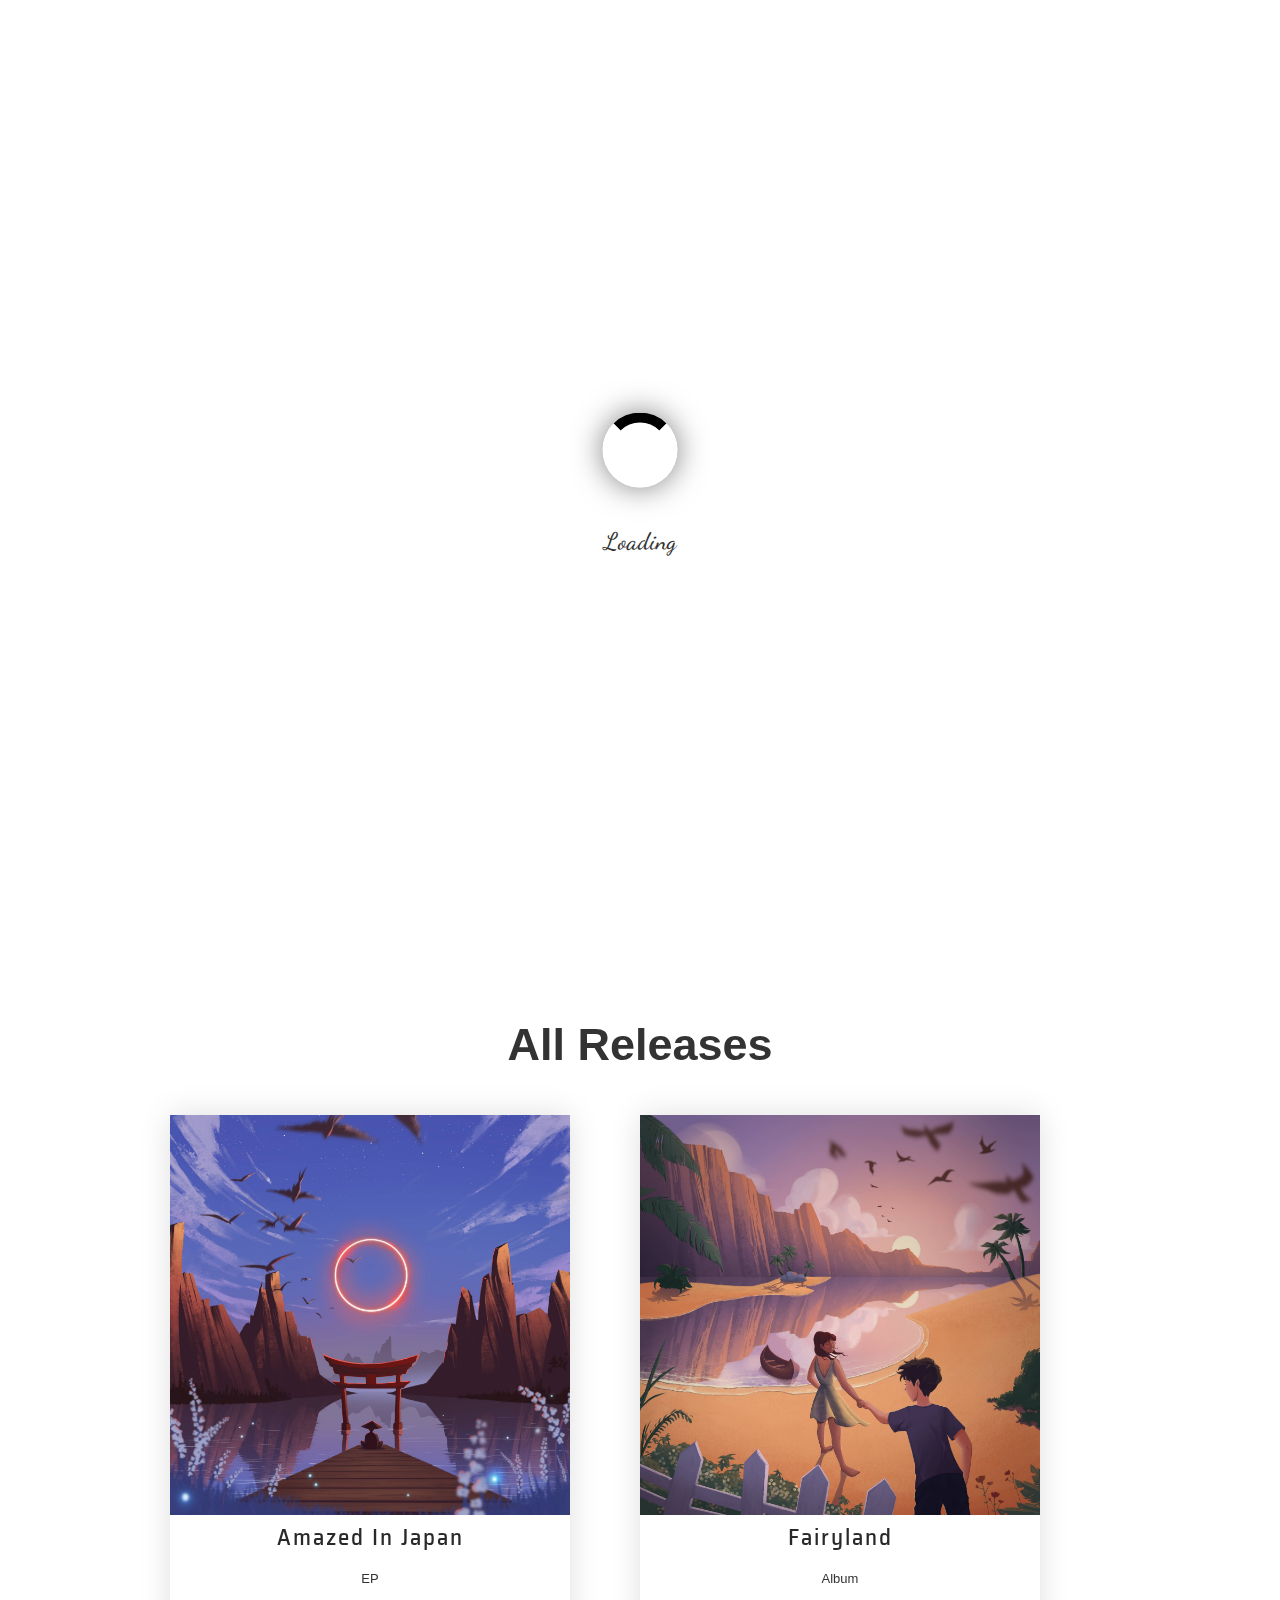
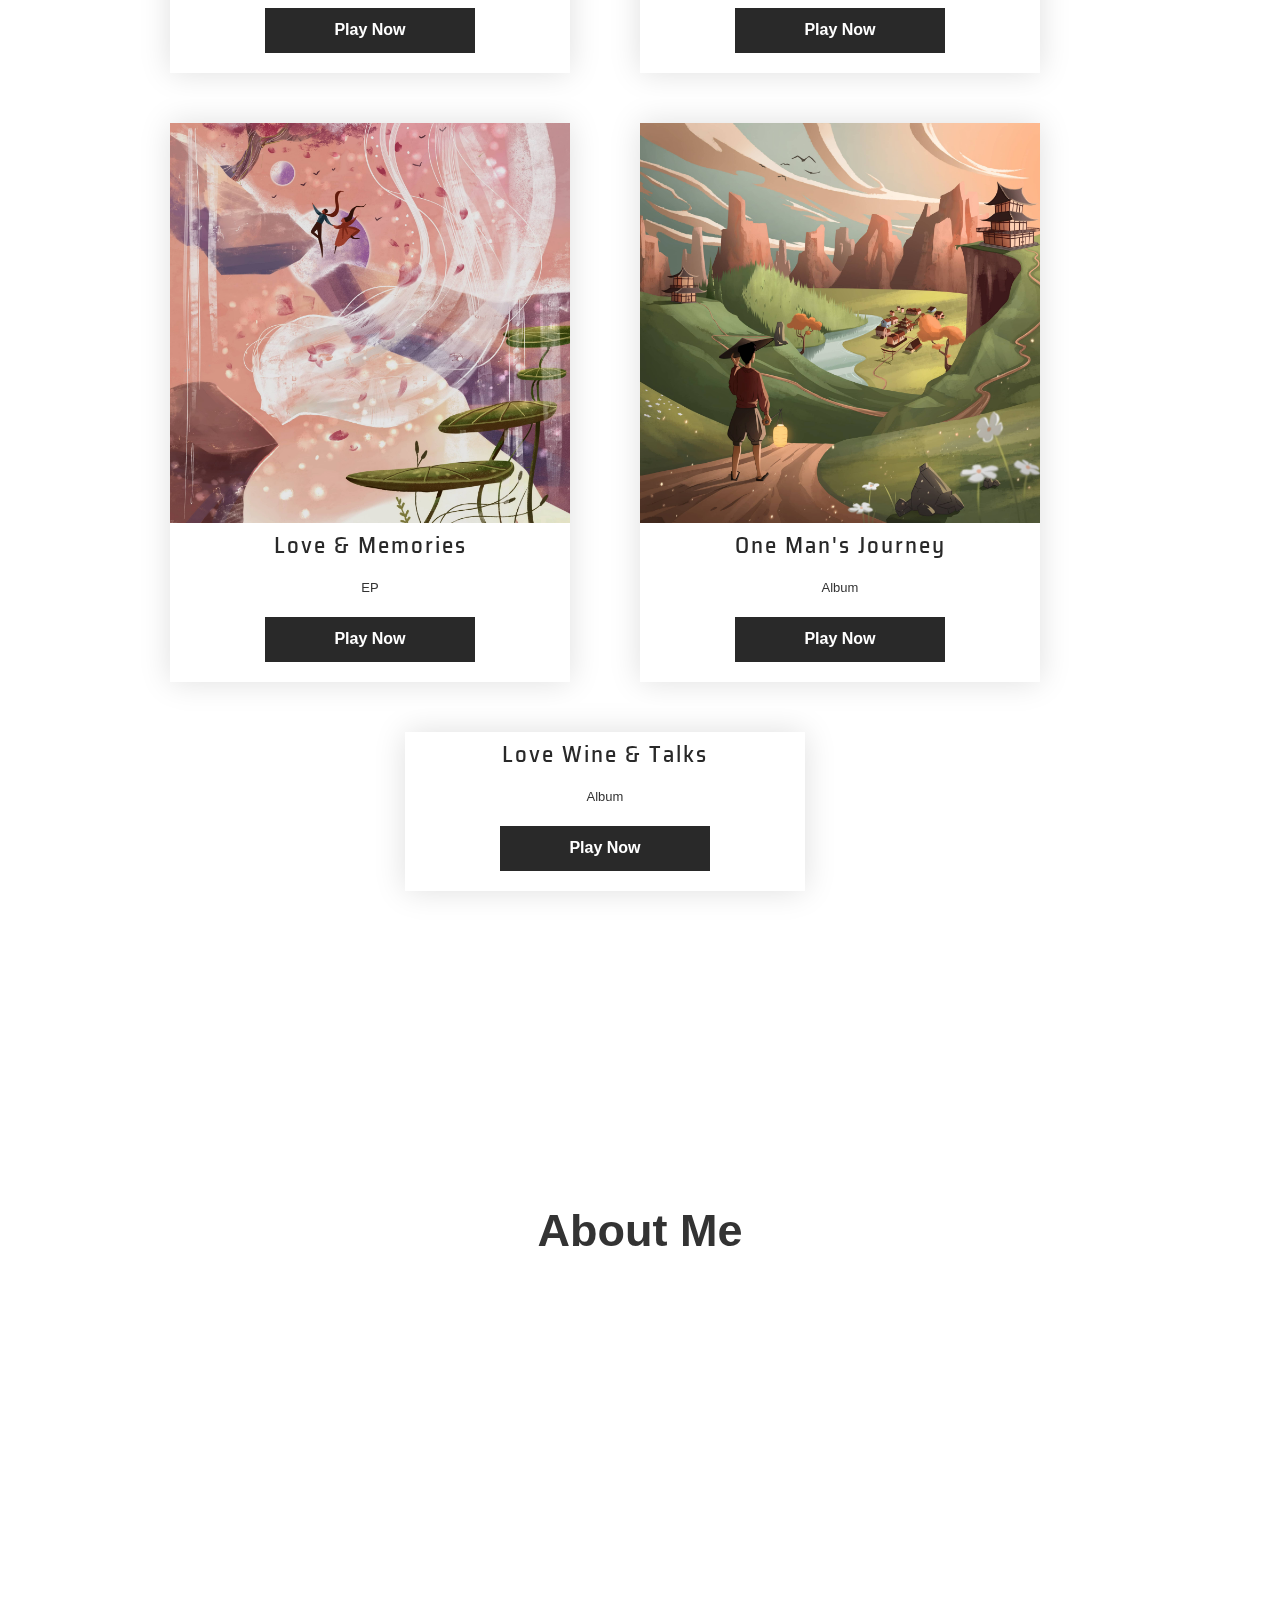
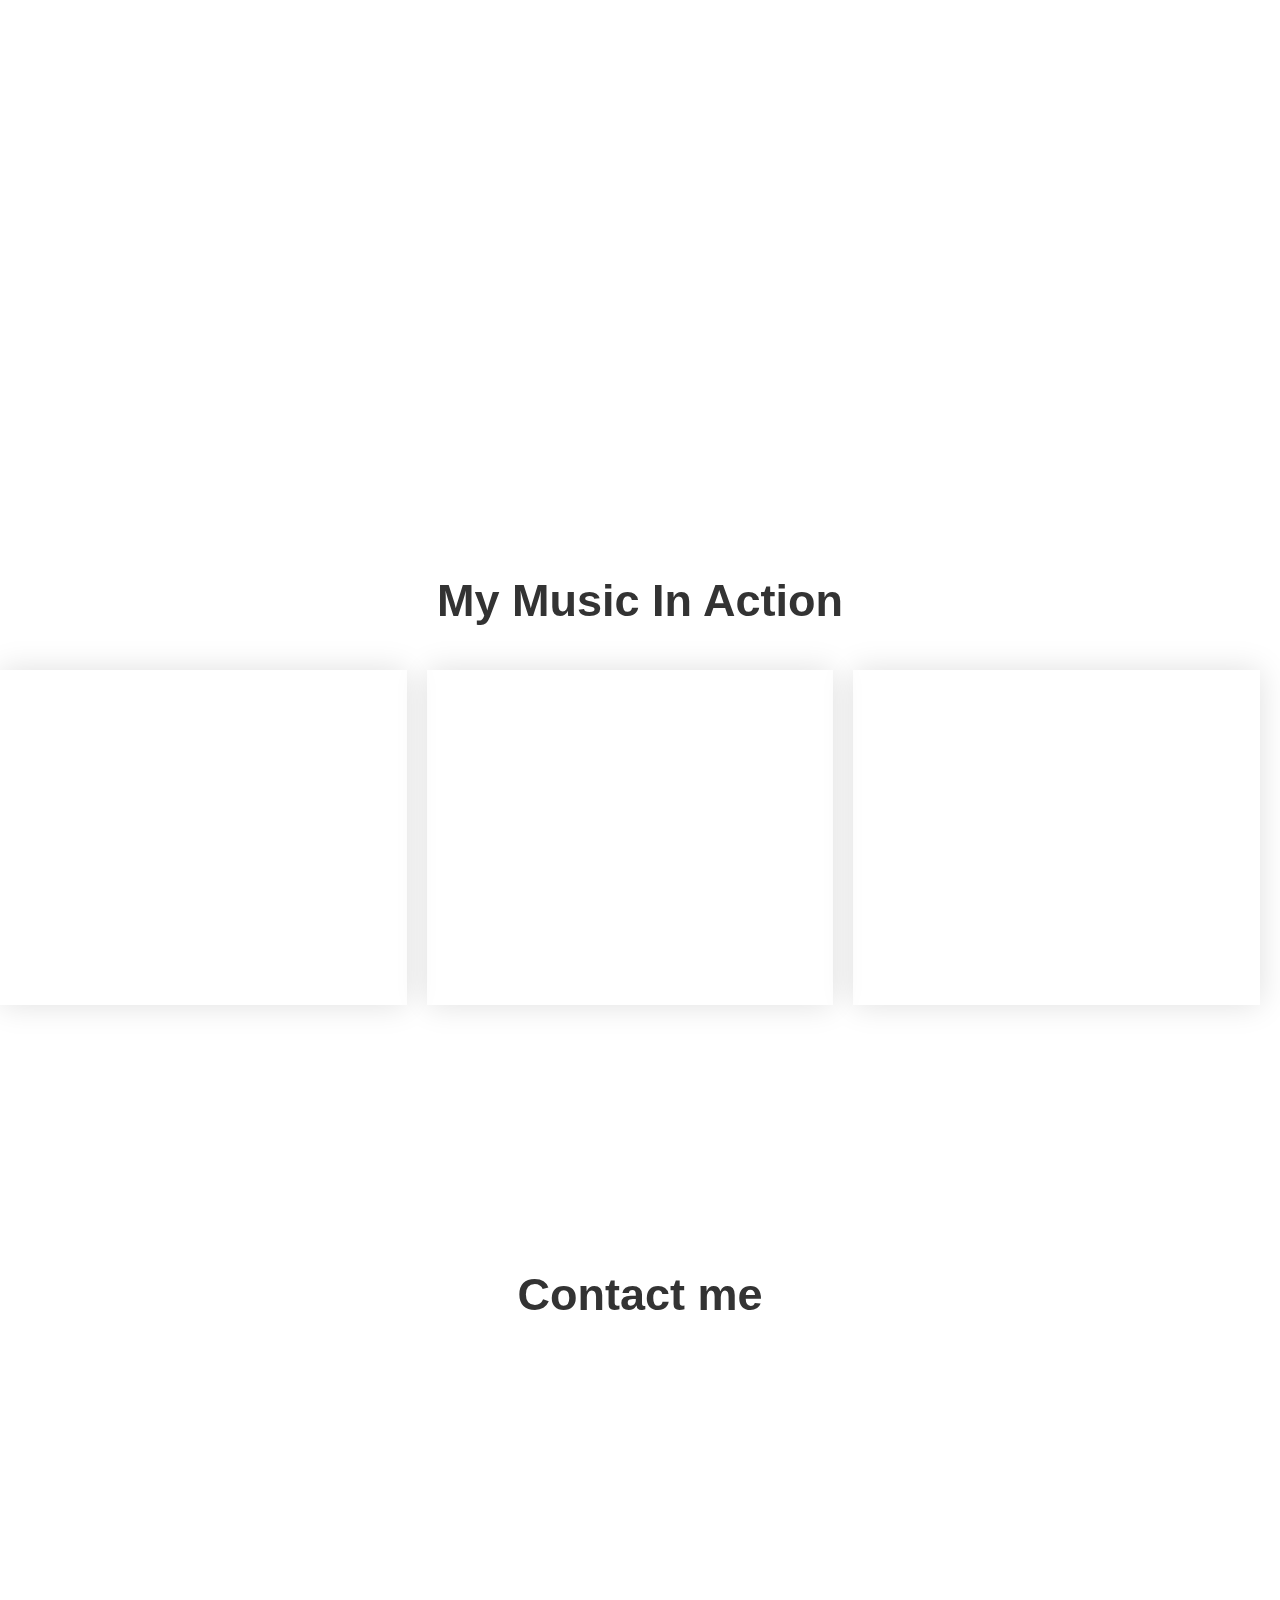
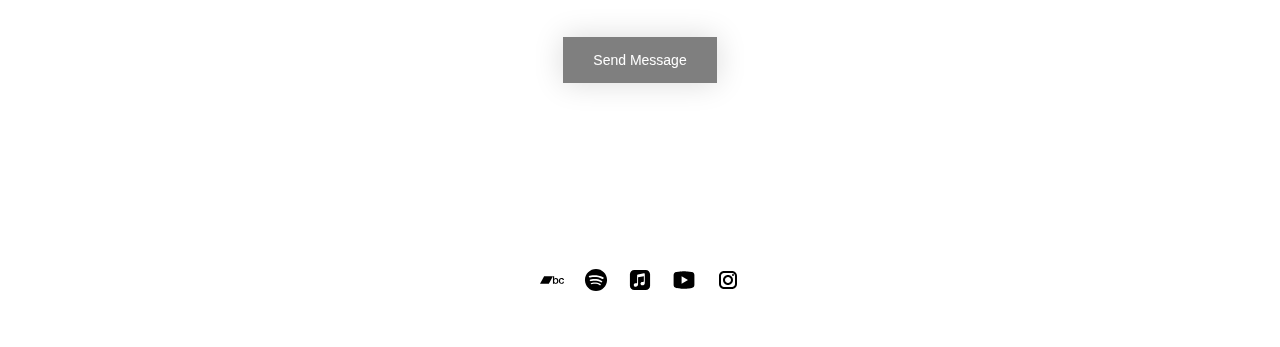
==== commit 8d35c41a: "fix bug" ====
--- a/index.html
+++ b/index.html
@@ -16,16 +16,11 @@
     <link rel="stylesheet" href="assets/css/bootstrap.min.css">
     <!--== style css ==-->
     <link href="assets/css/style.css" rel="stylesheet" >
-    <!--== magnific-popup ==-->
-    <link rel="stylesheet" href="assets/css/magnific-popup.css">
 
     <!--=======Animated.css===-->
     <link rel="stylesheet" href="assets/css/animate.css">
 
-    <!--=======Owl Carousel===-->
-    <link rel="stylesheet" href="assets/css/owl.carousel.min.css">
-    <link rel="stylesheet" href="assets/css/owl.theme.default.min.css">
-   <!-- google fonts -->
+    <!-- google fonts -->
     <link href="https://fonts.googleapis.com/css?family=Saira+Semi+Condensed" rel="stylesheet">
     <link href="https://fonts.googleapis.com/css?family=Dancing+Script" rel="stylesheet">
     <link href="https://fonts.googleapis.com/css?family=Montserrat:100,300,500,700,900i" rel="stylesheet">
@@ -242,7 +237,7 @@
       </div>
       <div class="wow fadeInRight skills" data-wow-delay="0.3s">
         <a href="https://audiojungle.net/user/vensadams?irgwc=1&clickid=UsHVip0VVxyIUlVxIw0gnRHAUkDXr4zP4WVY3w0&iradid=275988&irpid=3131478&iradtype=ONLINE_TRACKING_LINK&irmptype=mediapartner&mp_value1=&utm_campaign=af_impact_radius_3131478&utm_medium=affiliate&utm_source=impact_radius" class="license jungl">
-          <p class="jungle">AUDIOJUNGL</p>
+          <p class="jungle">AUDIOJUNGLE</p>
           <div class="license-icon"><img src="./assets//img/icons/icons8-linking-96.png" alt=""><p>license</p></div>
         </a>
       </div>
@@ -281,16 +276,16 @@
     <div class="row work-posts grid">
       <div class="col-md-4 col-sm-6 col-xs-12 filter websaite " data-bound>
         <div class="item-img ">
-          <iframe width="560" height="315" src="https://www.youtube.com/embed/2rM88OJI7KA" title="YouTube video player" frameborder="0" allow="accelerometer; autoplay; clipboard-write; encrypted-media; gyroscope; picture-in-picture" allowfullscreen></iframe>
+          <iframe src="https://www.youtube.com/embed/2rM88OJI7KA" title="YouTube video player" frameborder="0" allow="accelerometer; autoplay; clipboard-write; encrypted-media; gyroscope; picture-in-picture" allowfullscreen></iframe>
        </div>
      </div>
      <div class="col-md-4 col-sm-6 col-xs-12 filter psd" data-bound>
       <div class="item-img">
-       <iframe width="560" height="315" src="https://www.youtube.com/embed/8xAJPYux0uw" title="YouTube video player" frameborder="0" allow="accelerometer; autoplay; clipboard-write; encrypted-media; gyroscope; picture-in-picture" allowfullscreen></iframe>     </div>
+       <iframe src="https://www.youtube.com/embed/8xAJPYux0uw" title="YouTube video player" frameborder="0" allow="accelerometer; autoplay; clipboard-write; encrypted-media; gyroscope; picture-in-picture" allowfullscreen></iframe>     </div>
    </div>
    <div class="col-md-4 col-sm-6 col-xs-12 filter psd websaite" data-bound>
     <div class="item-img">
-     <iframe width="560" height="315" src="https://www.youtube.com/embed/DsqdlDa4nIc" title="YouTube video player" frameborder="0" allow="accelerometer; autoplay; clipboard-write; encrypted-media; gyroscope; picture-in-picture" allowfullscreen></iframe>   </div>
+     <iframe src="https://www.youtube.com/embed/DsqdlDa4nIc" title="YouTube video player" frameborder="0" allow="accelerometer; autoplay; clipboard-write; encrypted-media; gyroscope; picture-in-picture" allowfullscreen></iframe>   </div>
     </div>
     </div><!--/.row-->
   </div><!--/.work-iner-->
@@ -407,10 +402,6 @@
 <script src="assets/js/jquery-3.2.1.min.js" > </script>
 <!--==  bootstrap.min.js  ==-->
 <script src="assets/js/bootstrap.min.js" ></script>
-<!--== owl.carousel.min.js ==-->
-<script src="assets/js/owl.carousel.min.js" ></script>
-<!--== magnific-popup-.js ==-->
-<script src="assets/js/jquery.magnific-popup.min.js"></script>
 <!--== script.js ==-->
 <script src="assets/js/script.js"></script>
 <!--== parallax.min.js ==-->
--- a/assets/css/style.css
+++ b/assets/css/style.css
@@ -1,6 +1,5 @@
  /*************************************
 
-Template Name: Sample - Personal Portfolio Template
 Author: Mike
 Version: 1.0
 Design and Developed by: Mike
@@ -719,8 +718,15 @@
   display: flex;
   align-items: center;
   justify-content: center;
-  padding: 10px 0px 10px 0;
+  padding: 10px 10px 10px 10px;
   box-shadow: rgb(0 0 0 / 13%) 0px 0px 30px;
+  margin-right: 20px;
+}
+.item-img iframe {
+  max-width: 560px;
+  width: 560px;
+  min-height: 315px;
+  height: 100%;
 }
 .work .item-img figure  {
   min-width: 150px;
@@ -1067,6 +1073,22 @@
 
 }
 
+@media all and (max-width: 816px){
+  .releases .album {
+    margin-right: 0px;
+  }
+}
+
+@media all and (max-width: 766px){
+  .item-img{
+    margin-right: 0px;
+  }
+  .item-img iframe {
+    min-height: 199px;
+  }
+}
+
+
 /*====================== MEDIA QUERY 580px =============*/
 
 @media all and (max-width: 580px){
